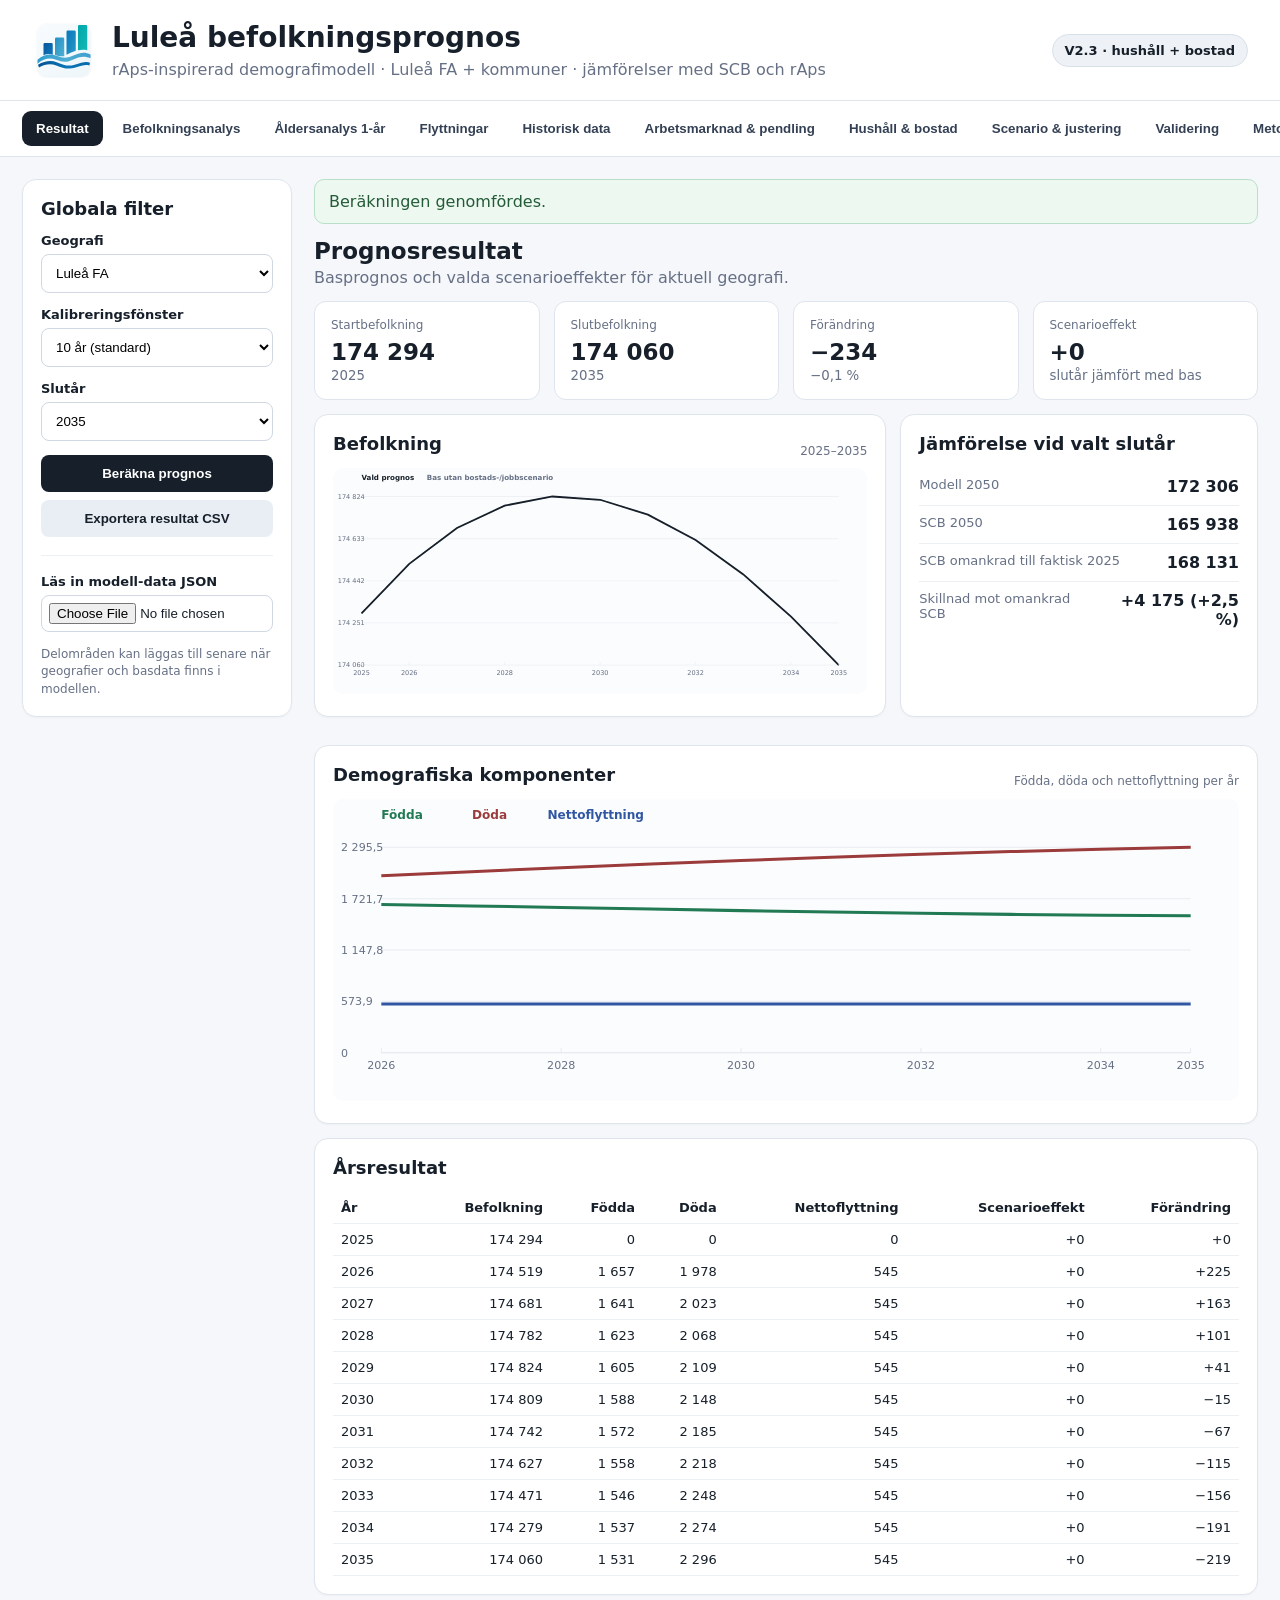
==== index.html @ 546cad89 "Add historical mortality and migration filters UI" ====
<!doctype html>
<html lang="sv">
<head>
  <meta charset="utf-8" />
  <meta name="viewport" content="width=device-width,initial-scale=1" />
  <title>Luleå rAps-inspirerad befolkningsmodell</title>
  <link rel="icon" type="image/svg+xml" href="assets/lulea-befolkningsprognos-logo.svg" />
  <link rel="shortcut icon" href="assets/lulea-befolkningsprognos-logo.svg" />
  <link rel="stylesheet" href="css/style.css" />
</head>
<body>
  <header class="topbar">
    <div class="brand">
      <img class="brandLogo" src="assets/lulea-befolkningsprognos-logo.svg" alt="" aria-hidden="true" />
      <div class="brandText">
        <h1>Luleå befolkningsprognos</h1>
        <p>rAps-inspirerad demografimodell · Luleå FA + kommuner · jämförelser med SCB och rAps</p>
      </div>
    </div>
    <span class="badge">V2.3 · hushåll + bostad</span>
  </header>

  <nav class="tabs" aria-label="Rapportsidor">
    <button class="tab active" data-page="results">Resultat</button>
    <button class="tab" data-page="analysis">Befolkningsanalys</button>
    <button class="tab" data-page="age">Åldersanalys 1-år</button>
    <button class="tab" data-page="migration">Flyttningar</button>
    <button class="tab" data-page="history">Historisk data</button>
    <button class="tab" data-page="labour">Arbetsmarknad & pendling</button>
    <button class="tab" data-page="housing">Hushåll & bostad</button>
    <button class="tab" data-page="scenario">Scenario & justering</button>
    <button class="tab" data-page="validation">Validering</button>
    <button class="tab" data-page="method">Metod & data</button>
  </nav>

  <main>
    <aside class="panel controls">
      <h2>Globala filter</h2>
      <label>Geografi
        <select id="geo"></select>
      </label>
      <label>Kalibreringsfönster
        <select id="window">
          <option value="3">3 år</option>
          <option value="6">6 år</option>
          <option value="10" selected>10 år (standard)</option>
        </select>
      </label>
      <label>Slutår
        <select id="endYear"></select>
      </label>
      <button id="runBtn">Beräkna prognos</button>
      <button id="exportBtn" class="secondary" disabled>Exportera resultat CSV</button>
      <hr />
      <label class="fileLabel">Läs in modell-data JSON
        <input id="dataFile" type="file" accept="application/json,.json" />
      </label>
      <div id="filterNote" class="miniNote">Delområden kan läggas till senare när geografier och basdata finns i modellen.</div>
    </aside>

    <section class="content">
      <div id="status" class="status"></div>

      <section class="page active" id="page-results">
        <div class="pageTitle">
          <div><h2>Prognosresultat</h2><p>Basprognos och valda scenarioeffekter för aktuell geografi.</p></div>
        </div>

        <div class="cards">
          <article class="card"><span>Startbefolkning</span><strong id="startPop">–</strong><small id="startYearLabel">–</small></article>
          <article class="card"><span>Slutbefolkning</span><strong id="endPop">–</strong><small id="endYearLabel">–</small></article>
          <article class="card"><span>Förändring</span><strong id="changePop">–</strong><small id="changePct">–</small></article>
          <article class="card"><span>Scenarioeffekt</span><strong id="scenarioKpi">–</strong><small>slutår jämfört med bas</small></article>
        </div>

        <div class="grid2">
          <article class="panel chartPanel">
            <div class="panelHead"><h2>Befolkning</h2><span id="chartCaption">–</span></div>
            <svg id="chart" viewBox="0 0 900 380" role="img" aria-label="Befolkningsprognos"></svg>
          </article>
          <article class="panel">
            <h2>Jämförelse vid valt slutår</h2>
            <div id="benchmarkCards" class="stackedMetrics"></div>
          </article>
        </div>

        <article class="panel chartPanel">
          <div class="panelHead"><h2>Demografiska komponenter</h2><span>Födda, döda och nettoflyttning per år</span></div>
          <svg id="componentsChart" viewBox="0 0 900 300" role="img" aria-label="Demografiska komponenter"></svg>
        </article>

        <article class="panel">
          <h2>Årsresultat</h2>
          <div class="tableWrap"><table id="resultsTable"><thead><tr>
            <th>År</th><th>Befolkning</th><th>Födda</th><th>Döda</th><th>Nettoflyttning</th><th>Scenarioeffekt</th><th>Förändring</th>
          </tr></thead><tbody></tbody></table></div>
        </article>
      </section>

      <section class="page" id="page-analysis">
        <div class="pageTitle">
          <div><h2>Befolkningsanalys</h2><p>Struktur, kalibreringskänslighet och lokala demografiska nivåer.</p></div>
        </div>

        <div class="grid2">
          <article class="panel">
            <h2>Kalibreringsfönster</h2>
            <p class="hint">Samma modell med 6, 10 respektive 19 års historik.</p>
            <div id="windowComparison"></div>
          </article>
          <article class="panel">
            <h2>Kommun relativt Riket</h2>
            <p class="hint">Generell åldersstandardiserad nivå. Åldersceller får därefter informationsvägd utjämning beroende på lokalt underlag.</p>
            <div id="relativeFactors"></div>
          </article>
        </div>

        <div class="grid2">
          <article class="panel">
            <h2>Åldersstruktur 2025</h2>
            <div id="ageStructure"></div>
          </article>
          <article class="panel">
            <h2>Demografisk balans</h2>
            <div id="balanceSummary"></div>
          </article>
        </div>

        <article class="panel">
          <h2>Lokal vikt och utjämning per ålderscell</h2>
          <p class="hint">Visar hur stor direkt lokal vikt som används i utvalda åldrar. 0 % innebär helt nationell åldersprofil (med generell kommunnivå), 100 % innebär fullt lokal ålderscell.</p>
          <div id="fadingExamples"></div>
        </article>
      </section>

      <section class="page" id="page-age">
        <div class="pageTitle">
          <div><h2>Åldersanalys i 1-årsklasser</h2><p>Lokal påverkan, riksprofil och informationsvägd utjämning för varje enskild ålder.</p></div>
        </div>

        <article class="panel chartPanel">
          <div class="panelHead">
            <div><h2>Fruktsamhet – lokal nivå jämfört med Riket</h2><p class="hint">Observerad lokal åldersspecifik födelsetakt jämförs med rikets nivå, per 1 000 kvinnor. Diagrammet visar den observerade lokala signalen före informationsvägd utjämning; diagrammet för lokal vikt nedan visar hur mycket av signalen som faktiskt får påverka modellen.</p></div>
          </div>
          <svg id="fertilityRateChart" viewBox="0 0 900 320" role="img" aria-label="Fruktsamhet lokalt och i Riket efter ålder"></svg>
        </article>

        <article class="panel chartPanel">
          <div class="panelHead">
            <div><h2>Fruktsamhet – lokal vikt per ålder</h2><p class="hint">Moderns ålder 15–49 år. Håll muspekaren över diagrammet för att se lokal vikt, årlig population, förväntade händelser och modellens nivå.</p></div>
          </div>
          <svg id="fertilityWeightChart" viewBox="0 0 900 320" role="img" aria-label="Lokal vikt för fruktsamhet efter ålder"></svg>
          <div class="tableWrap analysisTableWrap"><table id="fertilityAgeTable" class="miniTable"><thead><tr>
            <th>Ålder</th><th>Årlig population</th><th>Förv. födslar</th><th>Lokal vikt</th><th>Lokal/rike</th><th>Modell per 1 000 kvinnor</th>
          </tr></thead><tbody></tbody></table></div>
        </article>

        <article class="panel chartPanel">
          <div class="panelHead">
            <div><h2>Dödlighet – lokal nivå jämfört med Riket, 0–70 år</h2><p class="hint">Observerad lokal ålders- och könsspecifik dödsrisk jämförs med rikets nivå, per 1 000 personer. Egen Y-skala gör små skillnader i yngre åldrar läsbara.</p></div>
          </div>
          <svg id="mortalityRateYoungChart" viewBox="0 0 900 340" role="img" aria-label="Dödlighet lokalt och i Riket 0 till 70 år"></svg>
        </article>

        <article class="panel chartPanel">
          <div class="panelHead">
            <div><h2>Dödlighet – lokal nivå jämfört med Riket, 71–100+ år</h2><p class="hint">Äldre åldrar visas separat eftersom risknivåerna är betydligt högre och annars dominerar skalan för hela diagrammet.</p></div>
          </div>
          <svg id="mortalityRateOldChart" viewBox="0 0 900 340" role="img" aria-label="Dödlighet lokalt och i Riket 71 till 100 plus år"></svg>
        </article>

        <article class="panel chartPanel">
          <div class="panelHead">
            <div><h2>Dödlighet – lokal vikt per ålder och kön</h2><p class="hint">0–100+ år. Kvinnor och män visas separat. Håll muspekaren över diagrammet för att se cellens underlag och lokala påverkan.</p></div>
          </div>
          <svg id="mortalityWeightChart" viewBox="0 0 900 340" role="img" aria-label="Lokal vikt för dödlighet efter ålder och kön"></svg>
          <div class="tableWrap analysisTableWrap"><table id="mortalityAgeTable" class="miniTable"><thead><tr>
            <th>Ålder</th><th>Kvinnor vikt</th><th>Män vikt</th><th>Kvinnor förv. döda</th><th>Män förv. döda</th><th>Kvinnor lokal/rike</th><th>Män lokal/rike</th>
          </tr></thead><tbody></tbody></table></div>
        </article>

        <article class="panel">
          <h2>Hur ska lokal påverkan tolkas?</h2>
          <p>0 % betyder att åldersmönstret hämtas från Riket men fortfarande skalas med kommunens generella nivå. 100 % betyder att den enskilda lokala ålderscellen används fullt ut. Vikten bestäms i förväg av cellens population och informationsmängd, inte av hur väl prognosen råkar träffa ett känt utfall.</p>
        </article>
      </section>

      <section class="page" id="page-migration">
        <div class="pageTitle">
          <div><h2>Flyttningar</h2><p>Historiska flyttströmmar, lokala åldersvikter, variation och praktisk betydelse.</p></div>
        </div>

        <div class="cards">
          <article class="card"><span>Årlig inflyttning</span><strong id="migrationInflowKpi">–</strong><small>historiskt medel</small></article>
          <article class="card"><span>Årlig utflyttning</span><strong id="migrationOutflowKpi">–</strong><small>historiskt medel</small></article>
          <article class="card"><span>Årligt flyttnetto</span><strong id="migrationNetKpi">–</strong><small>historiskt medel</small></article>
          <article class="card"><span>Störst 5 %-känslighet</span><strong id="migrationImpactKpi">–</strong><small id="migrationImpactAge">–</small></article>
        </div>

        <article class="panel chartPanel">
          <div class="panelHead">
            <div><h2>Flyttströmmar efter ålder</h2><p class="hint">Historiskt årsmedel för inflyttning, utflyttning och netto. Håll muspekaren över diagrammet för att se värdet för varje ettårsålder.</p></div>
          </div>
          <svg id="migrationAgeChart" viewBox="0 0 900 340" role="img" aria-label="Flyttströmmar efter ålder"></svg>
        </article>

        <article class="panel chartPanel">
          <div class="panelHead">
            <div><h2>Variation kontra praktisk betydelse</h2><p class="hint">Historisk standardavvikelse visar variation över år. 5 %-känslighet visar hur många personer per år en ±5 % förändring i inflyttningen motsvarar.</p></div>
          </div>
          <svg id="migrationVariationChart" viewBox="0 0 900 340" role="img" aria-label="Historisk variation och känslighet i inflyttning efter ålder"></svg>
        </article>

        <article class="panel chartPanel">
          <div class="panelHead">
            <div><h2>Adaptiv åldersmjukning – diagnostik</h2><p class="hint">Rå lokal profil jämförs med en diagnostisk profil där instabila lokala avvikelser lånar styrka från Riket och närliggande åldrar. Stabilt lokala eller nationella åldersbrott kan ligga kvar skarpt. Den utjämnade profilen används ännu inte i prognosen.</p></div>
          </div>
          <svg id="migrationSmoothingChart" viewBox="0 0 900 340" role="img" aria-label="Rå och adaptivt utjämnad flyttprofil efter ålder"></svg>
          <div id="migrationSmoothingDiagnostic"></div>
        </article>

        <article class="panel">
          <h2>Vilka åldersströmmar bör följas mest?</h2>
          <div id="migrationPriority"></div>
        </article>

        <article class="panel">
          <h2>Flyttströmmar per 1-årsålder</h2>
          <p class="hint">Relativ variation kan vara hög för små flöden. Kolumnen 5 %-effekt visar därför den praktiska storleken i personer per år.</p>
          <div class="tableWrap analysisTableWrap"><table id="migrationAgeTable" class="miniTable"><thead><tr>
            <th>Ålder</th><th>Inflyttning</th><th>Utflyttning</th><th>Netto</th><th>SD inflyttning</th><th>SD netto</th><th>CV inflyttning</th><th>Andel av inflyttning</th><th>5 %-effekt</th><th>Lokal modellandel</th>
          </tr></thead><tbody></tbody></table></div>
        </article>

        <article class="panel">
          <h2>19–25 år i Luleås flyttmönster</h2>
          <div id="youngAdultMigrationDiagnostic"></div>
        </article>

        <article class="panel">
          <h2>Tre geografiska flyttben</h2>
          <div id="migrationLegDiagnostic"></div>
        </article>

        <article class="panel">
          <div class="panelHead">
            <div>
              <h2>Lokal vikt per ålder, kön och flyttben</h2>
              <p class="hint">Diagnostisk lokal retention i åldersprofilen. 100 % betyder att den råa lokala ålder/kön-cellen behålls fullt ut; lägre vikt innebär att profilen lånar mer struktur från närliggande åldrar och motsvarande riksmönster. Vikten används ännu inte i produktionsprognosens net10-baslinje.</p>
            </div>
            <div class="compactControl">
              <label for="migrationWeightGeo">Kommunprofil</label>
              <select id="migrationWeightGeo"></select>
              <span id="migrationLocalWeightWindow">–</span>
            </div>
          </div>
          <div class="grid2">
            <div>
              <h3>Inflyttning från övriga Norrbotten</h3>
              <svg id="migrationWeightCountyIn" viewBox="0 0 900 330" role="img" aria-label="Lokal vikt för inflyttning från övriga Norrbotten efter ålder och kön"></svg>
            </div>
            <div>
              <h3>Utflyttning till övriga Norrbotten</h3>
              <svg id="migrationWeightCountyOut" viewBox="0 0 900 330" role="img" aria-label="Lokal vikt för utflyttning till övriga Norrbotten efter ålder och kön"></svg>
            </div>
            <div>
              <h3>Inflyttning från övriga Sverige</h3>
              <svg id="migrationWeightRestIn" viewBox="0 0 900 330" role="img" aria-label="Lokal vikt för inflyttning från övriga Sverige efter ålder och kön"></svg>
            </div>
            <div>
              <h3>Utflyttning till övriga Sverige</h3>
              <svg id="migrationWeightRestOut" viewBox="0 0 900 330" role="img" aria-label="Lokal vikt för utflyttning till övriga Sverige efter ålder och kön"></svg>
            </div>
            <div>
              <h3>Invandring</h3>
              <svg id="migrationWeightInternationalIn" viewBox="0 0 900 330" role="img" aria-label="Lokal vikt för invandring efter ålder och kön"></svg>
            </div>
            <div>
              <h3>Utvandring</h3>
              <svg id="migrationWeightInternationalOut" viewBox="0 0 900 330" role="img" aria-label="Lokal vikt för utvandring efter ålder och kön"></svg>
            </div>
          </div>
          <div id="migrationLocalWeightNote"></div>
        </article>

        <article class="panel">
          <h2>Nuvarande modellstatus för flyttning</h2>
          <p>I produktionsbaslinjen är nettoflyttningen lokalt historiskt kalibrerad och använder ännu inte rAps fulla IMIG/UMIG-koefficientstruktur. Den här sidan visar därför framför allt vilka åldersströmmar som är stora, stabila eller historiskt varierande, så att nästa utvecklingssteg kan prioritera de flöden som faktiskt betyder mest för prognosen.</p>
        </article>
      </section>

      <section class="page" id="page-history">
        <div class="pageTitle">
          <div>
            <h2>Historisk data</h2>
            <p>Observerade årsserier som ligger bakom den lokala kalibreringen av prognosen.</p>
          </div>
        </div>

        <article class="panel">
          <h2>Så läses sidan</h2>
          <p>Diagrammen visar observerad historik för vald geografi. Den markerade kalibreringsperioden följer det globala valet <strong>3, 6 eller 10 år</strong> och slutar 2024. År 2025 är ett separat CKM-kontrollår och ingår inte i dessa historiska kalibreringsmedel.</p>
          <p class="hint">För antal händelser visas årsmedel över kalibreringsperioden. Fruktsamhetsnivån beräknas däremot exponeringsvägt över hela perioden, ålder för ålder, vilket motsvarar modellens kalibreringsprincip bättre än ett enkelt medel av årsvisa TFR-värden.</p>
        </article>

        <article class="panel">
          <h2>Detaljfilter för historik</h2>
          <p class="hint">Filtren nedan gäller bara sidan Historisk data. Standard är Totalt, vilket innebär att ingen köns- eller åldersfiltrering används. Flyttfiltret gäller endast de detaljerade flyttdiagrammen; dödlighetsfiltret gäller endast dödlighetsdiagrammet.</p>
          <div class="historyFilterGrid">
            <fieldset>
              <legend>Dödlighet</legend>
              <label>Kön
                <select id="historyMortSex">
                  <option value="ALL" selected>Totalt</option>
                  <option value="K">Kvinnor</option>
                  <option value="M">Män</option>
                </select>
              </label>
              <label>Ålder
                <select id="historyMortAge">
                  <option value="ALL" selected>Alla åldrar</option>
                </select>
              </label>
            </fieldset>
            <fieldset>
              <legend>Flyttning</legend>
              <label>Flyttben
                <select id="historyMigLeg">
                  <option value="ALL" selected>Alla flyttben</option>
                  <option value="county">Övriga Norrbotten</option>
                  <option value="rest_sweden">Övriga Sverige</option>
                  <option value="international">Utlandet</option>
                </select>
              </label>
              <label>Riktning
                <select id="historyMigDirection">
                  <option value="net" selected>Netto</option>
                  <option value="in">Inflyttning</option>
                  <option value="out">Utflyttning</option>
                </select>
              </label>
              <label>Kön
                <select id="historyMigSex">
                  <option value="ALL" selected>Totalt</option>
                  <option value="K">Kvinnor</option>
                  <option value="M">Män</option>
                </select>
              </label>
              <label>Ålder
                <select id="historyMigAge">
                  <option value="ALL" selected>Alla åldrar</option>
                </select>
              </label>
            </fieldset>
          </div>
        </article>

        <div class="cards historyCards">
          <article class="card"><span>Kalibreringsperiod</span><strong id="historyWindowKpi">–</strong><small id="historyWindowYears">–</small></article>
          <article class="card"><span>Fruktsamhetsnivå</span><strong id="historyFertilityKpi">–</strong><small>exponeringsvägd TFR</small></article>
          <article class="card"><span>Födda per år</span><strong id="historyBirthsKpi">–</strong><small>årsmedel</small></article>
          <article class="card"><span>Döda per år</span><strong id="historyDeathsKpi">–</strong><small>årsmedel</small></article>
          <article class="card"><span>Inflyttning per år</span><strong id="historyInKpi">–</strong><small>årsmedel</small></article>
          <article class="card"><span>Utflyttning per år</span><strong id="historyOutKpi">–</strong><small>årsmedel</small></article>
          <article class="card"><span>Flyttnetto per år</span><strong id="historyNetKpi">–</strong><small>årsmedel</small></article>
        </div>

        <article class="panel chartPanel historyFullChart">
          <div class="panelHead">
            <div><h2>Fruktsamhet</h2><p class="hint">Årsvis summerat åldersspecifikt fruktsamhetstal (TFR) för åldrarna 15–49. Den streckade linjen visar den exponeringsvägda nivån för vald kalibreringsperiod.</p></div>
          </div>
          <svg id="historyFertilityChart" viewBox="0 0 1200 360" role="img" aria-label="Historisk fruktsamhet"></svg>
        </article>

        <article class="panel chartPanel historyFullChart">
          <div class="panelHead">
            <div><h2>Födda och döda</h2><p class="hint">Observerat antal händelser per år. Kalibreringsmedlen visas i sammanfattningen ovan.</p></div>
          </div>
          <svg id="historyVitalChart" viewBox="0 0 1200 360" role="img" aria-label="Historiskt antal födda och döda"></svg>
        </article>

        <article class="panel chartPanel historyFullChart">
          <div class="panelHead">
            <div><h2>Dödlighet – filtrerad historik</h2><p class="hint">Visar antal döda och dödsrisk per 1 000 för vald kombination av kön och ålder. Standard Totalt använder alla kön och åldrar sammantaget.</p></div>
          </div>
          <svg id="historyMortalityDetailChart" viewBox="0 0 1200 360" role="img" aria-label="Filtrerad historisk dödlighet"></svg>
          <div id="historyMortalitySummary"></div>
        </article>

        <article class="panel chartPanel historyFullChart">
          <div class="panelHead">
            <div><h2>Inflyttning och utflyttning</h2><p class="hint">Observerade bruttoflöden per år. För FA summeras inte kommunala bruttoflöden eftersom flyttar inom FA då skulle dubbelräknas; sidan visar därför bruttoflöden endast där underlaget är metodiskt giltigt.</p></div>
          </div>
          <svg id="historyGrossMigrationChart" viewBox="0 0 1200 360" role="img" aria-label="Historisk inflyttning och utflyttning"></svg>
        </article>

        <article class="panel chartPanel historyFullChart">
          <div class="panelHead">
            <div><h2>Flyttnetto</h2><p class="hint">Observerad nettoflyttning per år. Den streckade linjen visar årsmedlet för vald kalibreringsperiod.</p></div>
          </div>
          <svg id="historyNetMigrationChart" viewBox="0 0 1200 360" role="img" aria-label="Historisk nettoflyttning"></svg>
        </article>

        <article class="panel chartPanel historyFullChart">
          <div class="panelHead">
            <div><h2>Flyttning – filtrerad historik</h2><p class="hint">Välj flyttben, riktning, kön och ålder. Standardläget visar totalt netto för alla tre geografiska flyttben. Detaljerade flyttben visas endast på kommunnivå eftersom bruttoflöden inte kan summeras metodiskt korrekt till FA.</p></div>
          </div>
          <svg id="historyMigrationDetailChart" viewBox="0 0 1200 360" role="img" aria-label="Filtrerad historisk flyttning"></svg>
          <div id="historyMigrationSummary"></div>
        </article>

        <article class="panel">
          <h2>Historiska årsdata</h2>
          <p class="hint">Rader inom aktuell kalibreringsperiod markeras. TFR är ett summerat åldersspecifikt fruktsamhetstal; dödstalet är ett enkelt observerat dödstal per 1 000 i medelfolkmängden och ska inte tolkas som åldersstandardiserad dödlighet.</p>
          <div class="tableWrap analysisTableWrap"><table id="historyTable" class="miniTable">
            <thead><tr><th>År</th><th>TFR</th><th>Födda</th><th>Döda</th><th>Döda per 1 000</th><th>Inflyttning</th><th>Utflyttning</th><th>Flyttnetto</th><th>I kalibrering</th></tr></thead>
            <tbody></tbody>
          </table></div>
        </article>
      </section>

      <section class="page" id="page-labour">
        <div class="pageTitle">
          <div><h2>Arbetsmarknad & pendling</h2><p>Jobbtillväxt och var de sysselsatta i respektive arbetsställekommun bor.</p></div>
        </div>

        <article class="panel">
          <div class="formGrid3">
            <label>Arbetsställekommun
              <select id="labourWorkplace"></select>
            </label>
            <label>Etableringsår
              <input id="labourScenarioYear" type="number" min="2026" max="2070" step="1" value="2030" />
            </label>
            <label>Scenario: nya jobb
              <input id="labourAddedJobs" type="number" min="0" step="10" value="1000" />
            </label>
            <label>Andel externa jobbinnehavare som flyttar till FA %
              <input id="labourExternalMovePct" type="number" min="0" max="100" step="1" value="25" />
            </label>
            <label>Personer per inflyttat jobb
              <input id="labourPersonsPerMover" type="number" min="0" max="10" step="0.1" value="1.5" />
            </label>
            <label>Internationell rekrytering av externa %
              <input id="labourInternationalSharePct" type="number" min="0" max="100" step="1" value="0" />
            </label>
          </div>
          <button id="labourToScenario" class="secondary">Lägg till som prognosscenario</button>
          <p class="hint">Pendlingsmatrisen används som fördelningsnyckel för var jobbinnehavare bor. Den är inte samma sak som en flyttmatris. Flyttantagandet för personer bosatta utanför FA anges separat. Internationell rekrytering är ett explicit scenarioantagande och påverkar inte baslinjens normala flyttmönster.</p>
        </article>

        <div class="cards">
          <article class="card"><span>Jobb i arbetsställekommun</span><strong id="labourJobsKpi">–</strong><small id="labourLatestYear">–</small></article>
          <article class="card"><span>Bor i samma kommun</span><strong id="labourLocalShareKpi">–</strong><small>andel av jobben</small></article>
          <article class="card"><span>Bor i övriga FA</span><strong id="labourOtherFaShareKpi">–</strong><small>andel av jobben</small></article>
          <article class="card"><span>Bor utanför FA</span><strong id="labourOutsideShareKpi">–</strong><small>andel av jobben</small></article>
        </div>

        <div class="grid2">
          <article class="panel chartPanel">
            <div class="panelHead"><div><h2>Jobbutveckling</h2><p class="hint">Sysselsatta efter arbetsställekommun, 2020–2024.</p></div></div>
            <svg id="labourJobsChart" viewBox="0 0 900 320" role="img" aria-label="Jobbutveckling efter arbetsställekommun"></svg>
          </article>
          <article class="panel">
            <h2>Var bor de som arbetar här?</h2>
            <div id="labourResidenceShares"></div>
          </article>
        </div>

        <article class="panel">
          <h2>Pendlingsmatris inom Luleå FA</h2>
          <p class="hint">Rader = bostadskommun, kolumner = arbetsställekommun. Tabellen visar antal sysselsatta senaste året. Gruppen Utanför FA samlar övriga bostadskommuner.</p>
          <div class="tableWrap"><table id="commutingMatrix" class="miniTable"></table></div>
        </article>

        <article class="panel">
          <h2>Jobbscenario – fördelning efter dagens pendlingsmönster</h2>
          <p class="hint">Visar hur exempelvis 1 000 nya jobb i Luleå skulle fördelas mellan boende i Luleå, övriga FA-kommuner och utanför FA om dagens bostadsandelar bland arbetstagare består.</p>
          <div id="labourScenarioAllocation"></div>
        </article>

        <article class="panel chartPanel">
          <div class="panelHead">
            <div>
              <h2>Åldersprofiler för arbetsplats- och inflyttningsscenarier</h2>
              <p class="hint">Jämför fyra alternativa sätt att fördela en möjlig inflyttning på 1-årsåldrar. Y-axeln visar varje ålders andel av respektive profils total, i procent. Profilerna är scenario- och jämförelseunderlag – de visar inte att en observerad flytt faktiskt orsakades av ett jobb.</p>
            </div>
          </div>
          <div class="profileLegend" aria-label="Förklaring av serier">
            <div><span class="profileSwatch lineInflow"></span><strong>Arbetstagare (hybrid)</strong><small>SCB:s ålders- och könsstruktur bland sysselsatta vid arbetsstället, fördelad till 1-årsåldrar med det lokala observerade inflyttningsmönstret.</small></div>
            <div><span class="profileSwatch lineSensitivity"></span><strong>Medföljande hushåll (proxy)</strong><small>En förenklad proxy baserad på observerad inflyttning i åldrarna 0–17 och 25–64. Åldrarna 18–24 är uteslutna för att minska påverkan från studentrelaterad inflyttning.</small></div>
            <div><span class="profileSwatch lineMen"></span><strong>Observerad inflyttning 0–64</strong><small>Den historiskt observerade kommunala inflyttningen, begränsad till åldrarna 0–64. Detta är en jämförelseprofil, inte ett mått på jobbrelaterad flyttning.</small></div>
            <div><span class="profileSwatch lineVariation"></span><strong>Observerad inflyttning, alla åldrar</strong><small>Hela den observerade kommunala inflyttningens åldersfördelning, inklusive 65 år och äldre.</small></div>
          </div>
          <svg id="labourAgeProfileChart" viewBox="0 0 900 330" role="img" aria-label="Åldersprofiler för arbetsplats- och inflyttningsscenarier"></svg>
          <p class="hint profileNote"><strong>Hybrid</strong> betyder att två datakällor kombineras. <strong>Proxy</strong> betyder att profilen används som en förenklad ersättningsindikator när direkt statistik över medföljande hushåll saknas. Håll muspekaren över diagrammet för exakt andel vid varje ålder.</p>
          <div id="labourWorkerAgeGroups"></div>
        </article>

        <article class="panel">
          <h2>Potentiell befolkningseffekt</h2>
          <p>Här översätts ett arbetsplatsscenario stegvis från <strong>nya jobb</strong> till en möjlig <strong>befolkningsökning i FA-regionen</strong>. Beräkningen använder dagens observerade pendlingsmönster som fördelningsnyckel, men själva flyttbenägenheten och antalet personer per inflyttat jobb är scenarioantaganden.</p>
          <p class="hint">Måtten ska därför läsas som en konsekvensberäkning: ”om så här många nya jobb skapas, om dagens pendlingsandelar består och om en viss andel av de externa arbetstagarna flyttar hit – hur många nya invånare motsvarar det då?” Det är inte en prognos över hur många som faktiskt kommer att flytta.</p>
          <div id="labourPopulationEffect"></div>
        </article>
      </section>

      <section class="page" id="page-housing">
        <div class="pageTitle">
          <div><h2>Hushåll & bostadsefterfrågan</h2><p>Observerad hushållsbildning, boendetäthet och en indikativ jämförelse mellan nya hushåll och bostadstillskott.</p></div>
        </div>

        <div class="cards">
          <article class="card"><span>Hushåll</span><strong id="householdsKpi">–</strong><small id="householdsYear">–</small></article>
          <article class="card"><span>Personer/hushåll</span><strong id="householdSizeKpi">–</strong><small>observerat</small></article>
          <article class="card"><span>Bostadsbestånd</span><strong id="housingStockKpi">–</strong><small id="housingStockYear">–</small></article>
          <article class="card"><span>Balansförändring slutår</span><strong id="housingBalanceKpi">–</strong><small>planerat tillskott − ny efterfrågan</small></article>
        </div>

        <article class="panel">
          <div class="formGrid3">
            <label>Hushållsstorlek i framskrivning
              <select id="householdProjectionMode">
                <option value="trend" selected>Senaste 5 årens trend (standard)</option>
                <option value="constant">Konstant senaste nivå</option>
                <option value="manual">Manuell nivå</option>
              </select>
            </label>
            <label>Manuellt personer/hushåll
              <input id="householdManualSize" type="number" min="1" max="5" step="0.01" value="2.1" />
            </label>
            <label>Önskad reserv/vakans %
              <input id="housingReservePct" type="number" min="0" max="20" step="0.5" value="1" />
            </label>
          </div>
          <p class="hint">Standardläget använder den validerade femårstrenden för personer per hushåll. Konstant nivå och manuell nivå finns kvar som känslighetsalternativ. Balansen är en efterfrågeindikator, inte ett mått på faktisk bostadsbrist.</p>
        </article>

        <div class="grid2">
          <article class="panel chartPanel">
            <div class="panelHead"><div><h2>Hushållsutveckling</h2><p class="hint">Historiska hushåll och modellens implicita hushållsframskrivning.</p></div></div>
            <svg id="householdTrendChart" viewBox="0 0 900 330" role="img" aria-label="Hushållsutveckling"></svg>
          </article>
          <article class="panel chartPanel">
            <div class="panelHead"><div><h2>Ny bostadsefterfrågan mot planerat tillskott</h2><p class="hint">Båda serierna visas som förändring från basåret.</p></div></div>
            <svg id="housingDemandChart" viewBox="0 0 900 330" role="img" aria-label="Ny hushållsefterfrågan och bostadstillskott"></svg>
          </article>
        </div>

        <article class="panel">
          <h2>Boverket-inspirerad byggbehovsöversikt</h2>
          <p class="hint">Visar vilka delar av Boverkets metod som redan finns i modellen och vilka som ännu är externa jämförelser och utvecklingssteg.</p>
          <div id="boverketHousingMethod"></div>
        </article>

        <article class="panel">
          <h2>Boverkets åtta mått på behovsbaserad bostadsbrist</h2>
          <p class="hint">Detta är ett separat behovsperspektiv från byggbehovsberäkningen. Måtten beskriver hushållens boendesituation och bör inte summeras till ett enda bostadsbristtal.</p>
          <div id="boverketNeedMeasures"></div>
        </article>

        <article class="panel">
          <h2>SCB-standard: personer per bostad</h2>
          <p class="hint">2024 används som automatisk scenariostandard. Flerbostadshus kan skiljas efter upplåtelseform och antal rum; småhus använder upplåtelseform. Riket används endast som reservvärde om kommunvärde saknas.</p>
          <div id="occupancyDefaultsTable"></div>
        </article>

        <div class="grid2">
          <article class="panel">
            <h2>Hushållstyper 2024</h2>
            <div id="householdComposition"></div>
          </article>
          <article class="panel">
            <h2>Bostadsbestånd</h2>
            <div id="housingStockTable"></div>
          </article>
        </div>
      </section>

      <section class="page" id="page-scenario">
        <div class="pageTitle">
          <div><h2>Scenario & justering</h2><p>Ändra demografiska antaganden, bostadsbyggande och arbetsplatsetableringar.</p></div>
        </div>

        <article class="panel">
          <h2>Generella demografiska justeringar</h2>
          <div class="formGrid3">
            <label>Nationell fruktsamhetsbana
              <select id="fertilityScenario">
                <option value="raps2024">rAps/SCB 2024 (bas)</option>
              </select>
            </label>
            <label>Fruktsamhet, multiplikator
              <input id="fertMult" type="number" min="0" max="3" step="0.01" value="1" />
            </label>
            <label>Dödlighet, multiplikator
              <input id="mortMult" type="number" min="0" max="3" step="0.01" value="1" />
            </label>
            <label>Nettoflyttning, kalibreringsfönster
              <select id="migrationWindow">
                <option value="">Automatiskt (globalt 3/6/10)</option>
                <option value="2">2 år</option>
                <option value="3">3 år</option>
                <option value="4">4 år</option>
                <option value="6">6 år</option>
                <option value="10">10 år</option>
              </select>
            </label>
            <label>Nettoflyttning, multiplikator
              <input id="migMult" type="number" min="-3" max="3" step="0.01" value="1" />
            </label>
          </div>
          <p class="hint">rAps/SCB 2024 är bas. SCB 2026 byter endast den nationella fruktsamhetsbanan. Nettoflyttningens fönster kan ändras separat från fruktsamhet/dödlighet för en ren migrationskänslighet. Multiplikatorerna är separata känslighetsjusteringar och ska inte användas för att trimma modellen mot historiska testutfall.</p>
        </article>

        <article class="panel">
          <div class="panelHead">
            <div><h2>Bostadsscenarier</h2><p class="hint">Typ, upplåtelseform och storlek sparas redan nu för senare empiriska hushållsantaganden.</p></div>
            <button id="addHousing" class="secondary compact">+ Bostadsrad</button>
          </div>
          <div class="tableWrap"><table id="housingTable"><thead><tr>
            <th>Aktiv</th><th>År</th><th>Kommun</th><th>Typ</th><th>Upplåtelse</th><th>Storlek</th><th>Antal</th><th>Färdig %</th><th>Beläggning %</th><th>Pers/bostad läge</th><th>Personer/bostad</th><th>Nya till FA %</th><th>Intern flytt %</th><th>Infasning</th><th></th>
          </tr></thead><tbody></tbody></table></div>
        </article>

        <article class="panel">
          <div class="panelHead">
            <div><h2>Arbetsplatsetableringar</h2><p class="hint">Osäkerheten kan uttryckas med realiseringsgrad och inflyttningsandel.</p></div>
            <button id="addWorkplace" class="secondary compact">+ Arbetsplatsrad</button>
          </div>
          <div class="tableWrap"><table id="workplaceTable"><thead><tr>
            <th>Aktiv</th><th>År</th><th>Kommun</th><th>Planerade jobb</th><th>Fördelning</th><th>Åldersprofil</th><th>Realiseras %</th><th>Utanför FA → flyttar %</th><th>Personer/inflyttat jobb</th><th>Ytterligare jobb per direkt jobb</th><th>Internationell rekrytering av externa %</th><th>Värdkommun % (manuell)</th><th>Övriga FA-pendlare → flyttar %</th><th>Infasning</th><th></th>
          </tr></thead><tbody></tbody></table></div>
          <div id="workplaceScenarioPreview" class="scenarioPreviewList"></div>
          <p class="hint">Med observerad pendling fördelas jobben först efter dagens bostadskommuner. Endast en separat vald andel av jobben som tas av personer utanför FA ger ny inflyttning. Den externa jobbdrivna inflyttningen kan delas mellan övriga Sverige och internationell rekrytering. Detta är ett scenario ovanpå baslinjen, inte en kalibrering av normalflyttningen. Spridningseffekten anger ytterligare jobb i övriga samhället per realiserat direkt industrijobb; 1,5 innebär exempelvis 1 500 ytterligare jobb per 1 000 direkta jobb. Dessa jobb behandlas med samma explicita pendlings-, flytt- och hushållsantaganden som den direkta arbetskraftseffekten. Standardprofilen skiljer på själva arbetstagaren och medföljande hushållsmedlemmar. Flytt mellan FA-kommuner påverkar bara kommunfördelningen, inte FA-totalen.</p>
        </article>

        <article class="panel">
          <h2>Scenariokontroll</h2>
          <label class="inlineLabel">Överlapp bostad + jobb, avdrag %
            <input id="overlapPct" type="number" min="0" max="100" step="1" value="25" />
          </label>
          <p class="hint">Avdraget minskar risken att samma hushåll räknas både som jobbdriven och bostadsdriven inflyttning.</p>
        </article>
      </section>

      <section class="page" id="page-validation">
        <div class="pageTitle">
          <div><h2>Validering</h2><p>Historiskt utvecklingstest och extern jämförelse mot SCB:s regionala framskrivning.</p></div>
        </div>

        <div class="cards validationCards">
          <article class="card"><span>Historiskt test, MAPE</span><strong id="backtestMape">–</strong><small>2022–2024</small></article>
          <article class="card"><span>Fel 2024</span><strong id="backtest2024">–</strong><small>befolkning</small></article>
          <article class="card"><span>SCB-avvikelse 2050</span><strong id="scbDiff2050">–</strong><small>omankrad bana</small></article>
          <article class="card"><span>FA-konsistens</span><strong id="faConsistency">–</strong><small>basår</small></article>
        </div>

        <div class="grid2">
          <article class="panel">
            <h2>Historiskt utvecklingstest 2022–2024</h2>
            <div id="backtestTable"></div>
          </article>
          <article class="panel">
            <h2>SCB-jämförelse</h2>
            <div id="scbBenchmarkTable"></div>
          </article>
        </div>

        <article class="panel chartPanel">
          <div class="panelHead">
            <div><h2>Historiskt utvecklingstest 2024 per ettårsålder</h2><p class="hint">Skillnad mellan prognos och faktiskt utfall i antal personer. Tabellen visar även procentfelet så absolut och relativ avvikelse kan bedömas tillsammans.</p></div>
          </div>
          <svg id="backtestAgeErrorChart" viewBox="0 0 900 340" role="img" aria-label="Fel i historiskt test per ålder"></svg>
          <div id="backtestAgeErrorTable"></div>
        </article>

        <article class="panel chartPanel">
          <div class="panelHead">
            <div><h2>Flerårsdiagnostik per 1-årsålder</h2><p class="hint">Procentfel per ålder för samtliga tillgängliga historiska testår. Syftet är att skilja systematiska åldersfel från enstaka årsavvikelser.</p></div>
          </div>
          <svg id="backtestAgeMultiYearChart" viewBox="0 0 900 340" role="img" aria-label="Procentfel per ålder och backtestår"></svg>
          <div id="backtestAgeMultiYearTable"></div>
        </article>

        <div class="grid2">
          <article class="panel">
            <h2>Kohortdiagnostik</h2>
            <p class="hint">Följer samma födelsekohort genom de historiska teståren. Tabellen prioriterar kohorter där felet växer över tid.</p>
            <div id="backtestCohortTable"></div>
          </article>
          <article class="panel">
            <h2>Flyttfel per ben och ålder</h2>
            <p class="hint">Luleå: out-of-sample jämförelse mot observerad in-, ut- och nettoflyttning för Övriga Norrbotten, Övriga Sverige och Utlandet. Visar åldern med störst absolut befolkningsfel 2024.</p>
            <div id="backtestMigrationLegAgeTable"></div>
          </article>
        </div>

        <article class="panel">
          <h2>Informationsvägd utjämning – 0 %, nuvarande och 100 % lokal åldersvikt</h2>
          <p class="hint">Diagnostik med rullande prognosursprung som isolerar själva ålderscellsvikten. 0 % behåller den generella kommunfaktorn men ingen lokal ettårsåldersavvikelse; 100 % använder den lokala ettårsåldersfaktorn fullt ut inom samma fasta faktorgränser.</p>
          <div id="ageCellWeightValidation"></div>
        </article>

        <article class="panel">
          <h2>Alternativa utjämningsmetoder</h2>
          <p class="hint">Diagnostisk jämförelse med rullande prognosursprung. Empirical Bayes testas för fruktsamhet och dödlighet. För fruktsamhet testas även penaliserad åldersutjämning med tre fasta utjämningsstyrkor. Produktionsbaslinjen ändras inte av denna tabell.</p>
          <div id="localizationMethodValidation"></div>
        </article>

        <article class="panel">
          <h2>Valideringsprincip</h2>
          <p>Historiska tester och externa jämförelser används för att bedöma modellen, inte för att i efterhand ändra antaganden så att historiska utfall passas bättre. Parametrar för informationsvägd utjämning och metodval ska vara dokumenterade och fastställda före utvärderingen.</p>
        </article>
      </section>

      <section class="page" id="page-method">
        <div class="pageTitle">
          <div><h2>Metod & data</h2><p>Datakällor, rAps-anpassning och modellstatus.</p></div>
        </div>

        <div class="grid2">
          <article class="panel">
            <h2>Prognosen i korthet</h2>
            <p>Modellen är en kohort-komponentmodell i ettårsåldrar och kön. Startpunkten är faktisk folkmängd den 31 december 2025. För varje prognosår flyttas varje kohort ett år framåt, därefter beräknas födslar, dödsfall och nettoflyttning. Resultatet blir nästa års befolkning efter ålder och kön.</p>
            <p>Den publicerade produktionsbaslinjen kombinerar <strong>nationella framtidsprofiler från SCB/Raps</strong> med <strong>lokalt observerade relativa nivåer</strong>. Lokala åldersceller med litet statistiskt underlag får mindre direkt påverkan genom en fördefinierad informationsvägd utjämning mot riksprofilen.</p>
            <p>För Luleå FA körs ingen separat sjätte prognos. FA-resultatet är varje år exakt summan av prognoserna för Luleå, Boden, Piteå, Älvsbyn och Kalix.</p>
          </article>
          <article class="panel">
            <h2>Datastatus</h2>
            <div id="dataStatus"></div>
          </article>
        </div>

        <article class="panel">
          <h2>1. Startbefolkning och geografier</h2>
          <p><strong>Basår:</strong> 2025. Startbeståndet är folkmängden den 31 december uppdelad på kommun, kön och ettårsålder 0–100+, där 100 är en öppen slutklass.</p>
          <p>SCB:s Cell Key Method, CKM, innebär ett metodbrott från 2025. Därför används 2025 som startbestånd och diagnostik, medan huvudkalibreringen av lokala demografiska mönster avslutas 2024. På så sätt blandas inte pre-CKM-serier mekaniskt med den nya sekretessmetoden.</p>
          <p>Kommunerna prognostiseras var för sig. Luleå FA byggs därefter additivt från medlemskommunerna. Detta säkerställer att FA-totalen alltid är förenlig med kommunresultaten och att intern flyttning mellan FA-kommuner inte skapar konstgjord tillväxt på FA-nivå.</p>
        </article>

        <article class="panel">
          <h2>2. Årscykeln i prognosmotorn</h2>
          <p>För varje prognosår genomförs beräkningen i följande ordning:</p>
          <ol>
            <li><strong>Åldring:</strong> befolkningen vid föregående 31 december flyttas ett år framåt. Exempel: 24-åringar blir prognosårets 25-åringar. Personer i 100+-klassen stannar i den öppna slutklassen.</li>
            <li><strong>Födslar:</strong> antal kvinnor 15–49 år i prognosårets ålder multipliceras med åldersspecifik fruktsamhet. Födslar summeras över mödrarnas ålder.</li>
            <li><strong>Könsfördelning vid födsel:</strong> de nyfödda delas på pojkar och flickor med modellens dokumenterade könskvot och läggs till ålder 0.</li>
            <li><strong>Dödlighet:</strong> ålders- och könsspecifik dödsrisk appliceras på hela prognosårets population, inklusive nyfödda. Det gör att dödsfall i ålder 0 kan inträffa under födelseåret.</li>
            <li><strong>Migration:</strong> produktionsbaslinjen lägger därefter till eller drar ifrån kalibrerad nettoflyttning per kön och ettårsålder.</li>
            <li><strong>Scenarioeffekter:</strong> eventuella bostads- och arbetsplatsscenarier läggs ovanpå baslinjen. Jobbrelaterad extern inflyttning kan fördelas med en separat ålder/kön-profil.</li>
            <li><strong>Nytt årsslut:</strong> summan efter dessa steg blir befolkningen vid slutet av prognosåret och startpunkt för nästa års iteration.</li>
          </ol>
          <p class="hint">Detta är den produktionsaktiva event-age-aligned timingen. Äldre V1-timing används endast som historisk valideringsreferens.</p>
        </article>

        <div class="grid2">
          <article class="panel">
            <h2>3. Fruktsamhet</h2>
            <p>Fruktsamheten beräknas för moderns ålder 15–49 år. Rikets åldersspecifika fruktsamhetsprofil är utgångspunkt. Den lokaliseras sedan till kommunen/FA med två nivåer:</p>
            <ol>
              <li><strong>Generell lokal nivå:</strong> observerade födslar divideras med det antal födslar som skulle ha förväntats om kommunen haft rikets åldersspecifika fruktsamhet. Kvoten anger kommunens övergripande relativa nivå.</li>
              <li><strong>Lokal ålderscell:</strong> för varje modersålder beräknas även lokal födelsetakt relativt rikets motsvarande ålder. Denna åldersspecifika avvikelse får bara fullt genomslag när cellen har tillräckligt statistiskt stöd.</li>
            </ol>
            <p>Förenklat är modellens åldersspecifika nivå:</p>
            <p><code>modellnivå = (1 − w) × riksnivå × kommunfaktor + w × lokal åldersnivå</code></p>
            <p>där <code>w</code> är den lokala vikten i den informationsvägda utjämningen.</p>
            <p>Baslinjen använder SCB/Raps 2024:s nationella framtidsprofil. SCB 2026 finns som separat <strong>känslighetsbana endast för fruktsamhet</strong> och ändrar inte modellens dödlighet eller migration.</p>
          </article>

          <article class="panel">
            <h2>4. Dödlighet</h2>
            <p>Dödlighet modelleras separat för kvinnor och män i varje ettårsålder 0–100+. Rikets observerade/antagna ålders- och könsspecifika dödlighetsmönster utgör grundprofil.</p>
            <p>För varje geografi beräknas först en åldersstandardiserad generell lokal nivå som <strong>observerade dödsfall / förväntade dödsfall vid rikets risker</strong>. Därefter mäts varje lokal ålder/kön-cell mot rikets motsvarande cell.</p>
            <p>Lokala cellrisker blandas med den nationella profilen enligt samma princip för informationsvägd utjämning som för fruktsamheten. En kraftig lokal avvikelse i en liten cell behöver därför inte få stor effekt i prognosen.</p>
            <p>Internt hanteras dödligheten som hazard och omvandlas till sannolikhet med:</p>
            <p><code>q = 1 − exp(−hazard)</code></p>
            <p>Det säkerställer en giltig risk mellan 0 och 1 även när flera riskkomponenter skulle summeras.</p>
          </article>
        </div>

        <article class="panel">
          <h2>5. Informationsvägd utjämning – när används lokal information?</h2>
          <p>Informationsvägd utjämning är den nuvarande produktionsmetoden för att begränsa påverkan från små lokala åldersceller. Med en <strong>cell</strong> menas här en specifik kombination av exempelvis geografi, kön, ålder och år, till exempel kvinnor 32 år i Luleå under ett visst år. När få personer eller få händelser ingår i en sådan cell kan den beräknade lokala nivån variera kraftigt mellan år av slumpmässiga skäl.</p>
          <p>Metoden kombinerar kommunens generella relativa nivå med rikets åldersprofil och låter den enskilda lokala ålderscellen få större vikt när det statistiska underlaget är starkare.</p>
          <p>Den lokala vikten bestäms av två informationsmått som är definierade <strong>före validering</strong>:</p>
          <ul>
            <li><strong>Genomsnittlig årlig population i cellen:</strong> 0 % lokal vikt vid högst 20 personer och 100 % vid minst 100 personer, med mjuk övergång däremellan.</li>
            <li><strong>Förväntat antal händelser:</strong> 0 % vid högst 1 förväntad händelse och 100 % vid minst 20, även här med mjuk övergång.</li>
          </ul>
          <p>Den slutliga lokala vikten är produkten av de två signalerna. Den beror alltså på informationsmängden, <strong>inte på om den lokala observationen råkar förbättra ett redan känt prognosutfall</strong>.</p>
          <p>0 % lokal vikt betyder inte att kommunen behandlas exakt som Riket: rikets åldersprofil skalas fortfarande med kommunens generella relativa nivå. 100 % betyder att den lokala ålderscellen används fullt ut inom modellens skyddade faktorgränser.</p>
          <p><strong>Valideringsresultat:</strong> ett separat test med rullande prognosursprung jämför 0 % lokal åldersvikt, nuvarande informationsvägning och 100 % lokal åldersvikt. För Luleå kommun gav 0 % lokal åldersvikt lägst MAE i fem av sex jämförelser för fruktsamhet/dödlighet och 3/6/10-årsfönster; för 3-årig fruktsamhet var 100 % lokal vikt marginellt bäst. För Luleå FA var 100 % lokal vikt bäst för fruktsamhet i samtliga tre fönster, medan 0 % var bäst för dödlighet i samtliga tre. Nuvarande informationsvägning var alltså inte bäst i någon av dessa tolv huvudjämförelser.</p>
          <p>Separata alternativ har därefter testats. En kubisk utjämningsspline för fruktsamhet och en WLS-modell för dödlighet har nått mognadsgrad 3, men ännu inte den nivå-4-kontroll som krävs för att ersätta produktionsmetoden. Informationsvägningen ligger därför kvar oförändrad tills någon alternativ metod passerar sin förhandslåsta nivå-4-grind.</p>
          <p class="hint">Resultatet betyder inte att informationsvägningen är ogiltig: den är utfallsoberoende, monoton och stabil. Trevägstestet visar däremot att den nuvarande viktfunktionen inte är empiriskt visad som prognosmässigt optimal. Därför ska trösklarna inte efterjusteras mot redan kända utfall.</p>
        </article>

        <article class="panel">
          <h2>6. Migration i produktionsbaslinjen</h2>
          <p>Den aktiva baslinjen använder <strong>exogen nettoflyttning per kön och ettårsålder</strong>. Nettoflyttningen är historiskt kalibrerad och läggs till efter dödligheten varje prognosår.</p>
          <p>Produktionsstandard är ett <strong>10-årigt migrationsfönster</strong>. För känslighetsanalys kan 2, 3, 4, 6 och 10 år användas separat från fruktsamhetens och dödlighetens 3/6/10-årsfönster.</p>
          <p>Modellen innehåller även underlag för bruttoinflyttning, utflyttningsrisk och tre geografiska flyttben:</p>
          <ul>
            <li>övriga Norrbotten,</li>
            <li>övriga Sverige,</li>
            <li>utlandet.</li>
          </ul>
          <p>Dessa har utvecklats och validerats som alternativa kandidater men är <strong>inte aktiva i produktionsbaslinjen</strong>. Det gäller bland annat adaptiv tidsviktning mot senare år, åldersutjämning, en riskbaserad migrationsmodell med regionala in-/utflyttningsrisker och nationell invandringsnivå enligt principer från SCB:s regionala framskrivningsmetodik samt en födelsestatusuppdelad riskbaserad migrationsmodell för svensk- och utrikes födda. Kandidaterna ligger kvar som dokumenterad diagnostik så att underkända idéer inte omedvetet återinförs.</p>
          <p>På FA-nivå redovisas nettoflyttning genom summering av kommunernas netto. Kommunala bruttoflöden summeras däremot inte som FA-bruttoflöden eftersom flyttar mellan medlemskommunerna då skulle dubbelräknas.</p>
        </article>

        <div class="grid2">
          <article class="panel">
            <h2>7. Kalibreringsfönster</h2>
            <p>Fruktsamhet och dödlighet använder huvudfönstren <strong>3, 6 och 10 år</strong>. Tio år är standard eftersom längre serier normalt ger stabilare lokal nivå, medan kortare fönster finns för känslighetsanalys.</p>
            <p>Migration tillåter dessutom <strong>2 och 4 år</strong> eftersom flyttmönster kan förändras snabbare än födelse- och dödsrisker. Kalibreringsfönsterval utvärderas med test med rullande prognosursprung, inte genom att välja det kalibreringsfönster som bäst passar hela den redan observerade perioden.</p>
          </article>

          <article class="panel">
            <h2>8. Exponering och åldersdefinitioner</h2>
            <p>Händelsetal använder SCB:s medelfolkmängd som exponering. Dödlighet och migrationsrisk använder ålder vid årets slut/födelseårslogik, medan fruktsamhet använder moderns ålder vid själva födelsehändelsen.</p>
            <p>Det är därför kohorterna åldras innan prognosårets fruktsamhet och dödlighet appliceras. Folkmängden den 31 december används däremot som start- och slutbestånd.</p>
          </article>
        </div>

        <article class="panel">
          <h2>9. Data i prognosen och SCB:s publiceringar</h2>
          <p>Basprognosen bygger på årsstatistik från SCB. Tabellen nedan visar de viktigaste aktuella dataunderlagen, vilken version som används och när den statistiken publicerades. Publiceringsdatumen har kontrollerats mot SCB:s Statistikdatabas och publiceringskalender den <strong>4 oktober 2026</strong>.</p>
          <div class="tableWrap"><table class="miniTable">
            <thead><tr><th>Underlag</th><th>Användning i modellen</th><th>Aktuell statistik</th><th>Publicerad/uppdaterad</th><th>Publiceringsrytm</th></tr></thead>
            <tbody>
              <tr>
                <td>Folkmängd 31 december</td>
                <td>Startbefolkning efter kommun, kön och ettårsålder</td>
                <td>2025, bl.a. TAB5557</td>
                <td>24 februari 2026</td>
                <td>Årlig slutlig årsstatistik</td>
              </tr>
              <tr>
                <td>Medelfolkmängd</td>
                <td>Exponering för fruktsamhets-, dödlighets- och flyttrisker</td>
                <td>2025, TAB6758/TAB6759</td>
                <td>24 februari 2026</td>
                <td>Årlig</td>
              </tr>
              <tr>
                <td>Födda</td>
                <td>Lokal fruktsamhetsprofil efter moderns ålder</td>
                <td>2025, TAB6401</td>
                <td>24 februari 2026</td>
                <td>Årlig</td>
              </tr>
              <tr>
                <td>Döda</td>
                <td>Lokal dödlighetsprofil efter kön och ettårsålder</td>
                <td>2025, TAB6756</td>
                <td>24 februari 2026</td>
                <td>Årlig</td>
              </tr>
              <tr>
                <td>Flyttningar</td>
                <td>Netto-, in- och utflyttning efter kön och ettårsålder</td>
                <td>2025, TAB6640</td>
                <td>24 februari 2026</td>
                <td>Årlig</td>
              </tr>
              <tr>
                <td>Flyttben: eget län, övriga Sverige och utlandet</td>
                <td>Komponentdiagnostik och validering av de sex flyttbenen</td>
                <td>2025, TAB6657</td>
                <td>24 mars 2026</td>
                <td>Årlig, mer detaljerad tabell</td>
              </tr>
              <tr>
                <td>Nationella framtidsantaganden</td>
                <td>Produktionsbaslinjen använder SCB 2024/rAps-referensen för framtida fruktsamhet och dödlighet</td>
                <td>Sveriges framtida befolkning 2024–2070</td>
                <td>25 april 2024</td>
                <td>Nationell framskrivning publiceras årligen; fördjupad översyn vart tredje år</td>
              </tr>
              <tr>
                <td>SCB 2026-framskrivning</td>
                <td>Känslighetsbana för fruktsamhet och jämförelse; ersätter inte automatiskt baslinjen</td>
                <td>Sveriges framtida befolkning 2026–2070</td>
                <td>16 april 2026</td>
                <td>Årlig; nästa fördjupade nationella översyn planeras 2027</td>
              </tr>
            </tbody>
          </table></div>
          <p><strong>När kommer nästa års data?</strong> SCB publicerar ny statistik på helgfria vardagar normalt klockan 08.00. Den slutliga årsstatistiken för befolkning, födda, döda och huvudtabeller för flyttningar kommer normalt under början av året efter referensåret. Exakta publiceringsdatum för motsvarande slutliga 2026-tabeller var ännu inte angivna i den ettåriga SCB-kalendern när denna sida kontrollerades den 4 oktober 2026. Modellen bör därför uppdateras först när de tabeller som krävs för ett komplett nytt basår finns publicerade, inte utifrån preliminär månadsstatistik.</p>
          <p class="hint">SCB publicerar även preliminär månads-, kvartals- och halvårsstatistik under året. Den kan användas för omvärldsbevakning men ersätter inte automatiskt modellens slutliga årsunderlag. Bostads-, hushålls- och arbetsmarknadsdata används som analys- och scenarioingångar och är separerade från den demografiska baslinjen.</p>
          <ul>
            <li><a href="https://www.scb.se/hitta-statistik/publiceringskalendern/" target="_blank" rel="noopener">SCB:s publiceringskalender</a></li>
            <li><a href="https://www.scb.se/hitta-statistik/statistik-efter-amne/befolkning-och-levnadsforhallanden/befolkningens-sammansattning-och-utveckling/befolkningsstatistik/" target="_blank" rel="noopener">SCB: Befolkningsstatistik</a></li>
            <li><a href="https://www.scb.se/be0401" target="_blank" rel="noopener">SCB: Befolkningsframskrivningar</a></li>
          </ul>
        </article>

        <article class="panel">
          <h2>10. Bostads- och arbetsplatsscenarier</h2>
          <p>Scenarier är separata från den demografiska baslinjen. De ska tolkas som <strong>”vad händer om?”</strong>, inte som modellens mest sannolika antaganden.</p>
          <p><strong>Bostadsscenario:</strong> antal bostäder kombineras med färdigställandegrad, beläggning, personer per bostad, extern inflyttningsandel, intern omflyttning och infasning. Personer per bostad kan hämtas automatiskt från SCB eller anges manuellt.</p>
          <p><strong>Arbetsplatsscenario:</strong> nya jobb kan fördelas med observerad pendling. Endast den valda andel jobb som leder till extern inflyttning ökar FA:s befolkning. Flytt inom FA omfördelar kommunbefolkningen men är noll på FA-totalen.</p>
          <p>Standardprofilen för jobbdriven extern inflyttning skiljer på jobbinnehavare och medföljande hushåll. Ett explicit överlappsavdrag kan användas för att minska risken att samma hushåll räknas både via bostads- och jobbscenario.</p>
        </article>

        <article class="panel">
          <h2>11. Hushåll och bostadsefterfrågan</h2>
          <p>Hushållsdelen är analysstöd och påverkar inte den demografiska basprognosen. Prognostiserad befolkning omvandlas till ett indikativt antal hushåll med vald utveckling av personer per hushåll. Detta jämförs med bostadsbestånd och scenario för nya bostäder.</p>
          <p>Resultatet är ett behovs-/balansmått, inte en direkt skattning av faktisk bostadsbrist. Modellen innehåller ännu inte full marknadsmodellering av exempelvis priser, vakanser, rivningar, fritidsbostäder eller hushållens betalningsförmåga.</p>
        </article>

        <article class="panel">
          <h2>12. Validering och skydd mot överanpassning</h2>
          <p>Metodval och parametrar ska låsas innan en orörd kontrollperiod används. Historiska utfall används sedan för att utvärdera modellen, inte för att efterhandsjustera samma kandidat tills resultatet blir bättre.</p>
          <ul>
            <li><strong>Historiskt utvecklingstest 2022–2024:</strong> använder bara information som var tillgänglig före prognosperioden.</li>
            <li><strong>Rullande prognosursprung:</strong> flera historiska startår med då tillgänglig lokal information och motsvarande SCB-vintage.</li>
            <li><strong>Extern regional kontroll:</strong> samma metod testas på fördefinierade referensregioner utan regionspecifik omtrimning.</li>
            <li><strong>SCB-jämförelse:</strong> modellen jämförs med SCB:s regionala framskrivning, inklusive omankring till faktiskt 2025-bestånd.</li>
          </ul>
          <p>En underkänd kandidat behålls i mognadsregistret som evidens men aktiveras inte i basprognosen. Nya försök ska behandlas som nya förhandsdefinierade kandidater med nya, relevanta valideringsgrindar.</p>
        </article>

        <div class="grid2">
          <article class="panel">
            <h2>13. Raps-begrepp i modellen</h2>
            <ul>
              <li><code>frukty</code> – nationell framtidsprofil för fruktsamhet × lokal relativ nivå och informationsvägd utjämning.</li>
              <li><code>drisk</code> – nationell ålder/kön-profil för dödlighet × lokal relativ nivå och informationsvägd utjämning.</li>
              <li><code>urisk</code> – historisk utflyttningsrisk finns lagrad, men produktionsbaslinjen använder fortfarande exogen nettoflyttning.</li>
              <li><code>qutb</code> – neutral identitetsmatris; modellen innehåller ännu ingen empirisk utbildningsövergång.</li>
            </ul>
            <p>Modellen är därför <strong>rAps-inspirerad</strong>: den använder flera dokumenterade rAps-principer men är inte en fullständig reproduktion av Tillväxtverkets rAps-system.</p>
          </article>

          <article class="panel">
            <h2>14. Viktiga avgränsningar</h2>
            <ul>
              <li>Prognosen är inte en sannolikhetsprognos med konfidensintervall.</li>
              <li>CKM-diagnostiken är känslighetsanalys, inte statistiskt konfidensintervall.</li>
              <li>Jobb- och bostadsscenarier är antaganden, inte kausala skattningar.</li>
              <li>Migrationens produktionsbaslinje är nettoflödesbaserad och reagerar därför inte endogent på hela framtida befolkningsstocken.</li>
              <li>100+ är en öppen åldersklass.</li>
              <li>Delområdesprognoser ingår ännu inte.</li>
            </ul>
          </article>
        </div>

        <article class="panel">
          <h2>Begrepp och metodkällor</h2>
          <p>Terminologin följer i första hand SCB:s språkbruk för regionala befolkningsframskrivningar: <strong>kohortkomponentmetod</strong>, <strong>fruktsamhetstal</strong>, <strong>dödsrisk</strong>, <strong>utflyttningsrisk</strong>, <strong>inflyttningsrisk</strong>, <strong>relativ inflyttning</strong> och <strong>utjämnade värden</strong>. SCB beskriver utjämning som ett sätt att dämpa slumpmässig taggighet i små regionala åldersceller samtidigt som regionala särdrag ska kunna finnas kvar.</p>
          <p>Vår <strong>informationsvägda utjämning mot riksprofilen</strong> har samma övergripande syfte – att minska slumpmässig påverkan från små celler – men är <strong>inte samma metod</strong> som SCB:s smoothing-spline-baserade utjämning. Därför används ett eget beskrivande namn i stället för att kalla den ”SCB-utjämning”. SCB:s splinebaserade metod har ännu inte implementerats eller validerats i denna modell och betraktas därför som en möjlig framtida metodkandidat, inte som en del av produktionsarkitekturen.</p>
          <ul>
            <li><a href="https://www.scb.se/vara-tjanster/bestall-data-och-statistik/regionala-statistikprodukter/statistikpaket/propak-och-tykopak--underlag-for-befolkningsprognoser/statistikunderlag-for-befolkningsprognoser/" target="_blank" rel="noopener">SCB: Statistikunderlag för befolkningsprognoser</a></li>
            <li><a href="https://www.scb.se/be0401" target="_blank" rel="noopener">SCB: Befolkningsframskrivningar</a></li>
            <li><a href="https://tillvaxtverket.se/tillvaxtverket/statistikochanalys/statistikverktyg/regionaltanalysochprognossystemraps/dokumentationomraps.3380.html" target="_blank" rel="noopener">Tillväxtverket: Dokumentation om rAps</a></li>
          </ul>
        </article>

        <article class="panel">
          <h2>15. Reproducerbarhet och dataflöde</h2>
          <p>Rådata hämtas från SCB och sparas tillsammans med källmanifest. Byggskript skapar därefter modellindata, validering, historiska tester, arbetsmarknadsdata, hushålls-/bostadsdata och mognadsrapport. GitHub Actions kör syntax- och modelltester innan genererade filer publiceras.</p>
          <p>En grön GitHub Pages-publicering är därför inte ensam ett kvalitetsbevis: den relevanta modell- och dataarbetsflödet måste också vara grön. Den tekniska produktionsstatusen dokumenteras i <code>docs/PRODUCTION_READINESS.md</code> och <code>data/model_maturity.json</code>.</p>
        </article>

        <article class="panel">
          <h2>Modellens mognadsgrad</h2>
          <p class="hint">Nivå 1 = diagnostik, 2 = utvecklingskandidat, 3 = validerad kandidat, 4 = produktionsläge. Avslutade kandidater behåller sin historiska nivå men får inte påverka basprognosen.</p>
          <div id="modelMaturity"></div>
        </article>

        <article class="panel">
          <h2>Policy för informationsvägd utjämning</h2>
          <div id="fadingPolicy"></div>
        </article>
      </section>
    </section>
  </main>

  <div id="chartTooltip" class="chartTooltip" role="status" aria-live="polite"></div>

  <script src="data/model_data.js"></script>
  <script src="data/labour_market.js"></script>
  <script src="data/housing_households.js"></script>
  <script src="data/model_validation.js"></script>
  <script src="data/model_maturity.js"></script>
  <script src="data/backtests/backtest_2022_2024.js"></script>
  <script src="data/backtests/age_cell_weight_diagnostic.js"></script>
  <script src="data/backtests/migration_age_smoothing.js"></script>
  <script src="data/benchmarks/scb_model_comparison.js"></script>
  <script src="js/model.js"></script>
  <script src="js/app.js"></script>
</body>
</html>
---- css/style.css ----
:root{
  font-family:Inter,system-ui,-apple-system,Segoe UI,Roboto,sans-serif;
  color:#17202a;background:#f5f7fa;
  --border:#dfe5ec;--muted:#667085;--panel:#fff;--ink:#17202a;
}
*{box-sizing:border-box} body{margin:0;background:#f5f7fa}
.topbar{display:flex;justify-content:space-between;gap:24px;align-items:center;padding:18px 32px;background:#fff;border-bottom:1px solid var(--border)}
.brand{display:flex;align-items:center;gap:16px;min-width:0}
.brandLogo{width:64px;height:64px;flex:0 0 64px;display:block;object-fit:contain}
.brandText{min-width:0}
h1{margin:0;font-size:28px}.topbar p{margin:6px 0 0;color:var(--muted)}
.badge{background:#eef2f6;border:1px solid #d8e0e8;border-radius:999px;padding:8px 12px;font-size:13px;font-weight:700}
.tabs{display:flex;gap:6px;padding:10px 22px;background:#fff;border-bottom:1px solid var(--border);position:sticky;top:0;z-index:5;overflow:auto}
.tab{width:auto;background:transparent;color:#344054;border:1px solid transparent;padding:9px 13px;border-radius:9px;white-space:nowrap}
.tab:hover{background:#f3f5f8}.tab.active{background:#17202a;color:#fff}
main{display:grid;grid-template-columns:270px minmax(0,1fr);gap:22px;max-width:1750px;margin:0 auto;padding:22px}
.panel{background:var(--panel);border:1px solid var(--border);border-radius:14px;padding:18px;box-shadow:0 1px 2px rgba(16,24,40,.03);margin-bottom:14px}
.controls{height:max-content;position:sticky;top:68px}.controls h2,.panel h2,.pageTitle h2{margin:0 0 14px;font-size:18px}
.controls label,.formGrid3 label{display:block;font-size:13px;font-weight:650;margin:0 0 14px}
.controls input,.controls select,.formGrid3 input,.formGrid3 select,.inlineLabel input{width:100%;margin-top:6px;padding:10px;border:1px solid #cfd8e3;border-radius:8px;background:#fff}
.controls hr{border:0;border-top:1px solid #edf0f3;margin:18px 0}
button{padding:11px 12px;border:0;border-radius:8px;font-weight:750;cursor:pointer;background:#17202a;color:#fff}
.controls>button{width:100%}.secondary{margin-top:8px;background:#e9eef4;color:#17202a}.compact{width:auto!important;margin:0;padding:8px 11px}
.fileLabel{display:block;margin-top:16px!important}.fileLabel input{padding:7px}.miniNote,.hint{font-size:12px;color:var(--muted);line-height:1.45}
.content{min-width:0}.page{display:none}.page.active{display:block}.pageTitle{display:flex;justify-content:space-between;align-items:flex-end;margin:2px 0 14px}.pageTitle h2{font-size:23px;margin-bottom:4px}.pageTitle p{margin:0;color:var(--muted)}
.status{margin-bottom:14px;padding:12px 14px;border-radius:10px;background:#fff5d6;border:1px solid #f3d477;color:#6d5200}.status.ok{background:#edf8f1;border-color:#b9e0c7;color:#245b37}
.cards{display:grid;grid-template-columns:repeat(4,minmax(0,1fr));gap:14px;margin-bottom:14px}.card{background:#fff;border:1px solid var(--border);border-radius:12px;padding:16px}.card span{display:block;color:var(--muted);font-size:12px}.card strong{display:block;margin-top:7px;font-size:23px}.card small{display:block;color:var(--muted);margin-top:3px}
.grid2{display:grid;grid-template-columns:minmax(0,1.6fr) minmax(300px,1fr);gap:14px;margin-bottom:14px}.formGrid3{display:grid;grid-template-columns:repeat(3,minmax(0,1fr));gap:14px}
.chartPanel{margin-bottom:14px}.panelHead{display:flex;justify-content:space-between;align-items:center;gap:16px}.panelHead span{font-size:12px;color:var(--muted)}
svg{width:100%;height:auto;background:#fbfcfd;border-radius:10px}.gridline{stroke:#e7ebf0;stroke-width:1}.axisText{font-size:11px;fill:#667085}.populationLine,.baselineLine,.lineBirths,.lineDeaths,.lineMigration{fill:none;stroke-width:3}.populationLine{stroke:#17202a}.baselineLine{stroke:#98a2b3;stroke-width:2;stroke-dasharray:7 5}.lineBirths{stroke:#227a55}.lineDeaths{stroke:#9b3b3b}.lineMigration{stroke:#3157a3}.legendScenario{fill:#17202a;font-size:12px;font-weight:700}.legendBaseline{fill:#667085;font-size:12px;font-weight:700}.legendBirths{fill:#227a55;font-size:12px;font-weight:700}.legendDeaths{fill:#9b3b3b;font-size:12px;font-weight:700}.legendMigration{fill:#3157a3;font-size:12px;font-weight:700}
.tableWrap{overflow:auto}table{width:100%;border-collapse:collapse;font-size:13px;white-space:nowrap}th,td{text-align:right;padding:8px;border-bottom:1px solid #edf0f3}th:first-child,td:first-child{text-align:left}
td input[type=number],td select{width:105px;padding:6px;border:1px solid #d8e0e8;border-radius:6px;background:#fff}td select{width:140px}td input[type=checkbox]{width:18px;height:18px}.miniTable{white-space:normal}.miniTable th,.miniTable td{padding:7px 6px}
.kv{display:flex;justify-content:space-between;gap:16px;padding:9px 0;border-bottom:1px solid #edf0f3}.kv:last-child{border-bottom:0}.kv span{color:var(--muted);font-size:13px}.kv strong{text-align:right}.stackedMetrics{display:grid;gap:0}
.policyGrid{display:grid;grid-template-columns:repeat(4,minmax(0,1fr));gap:12px}.policyGrid>div{background:#f8fafc;border:1px solid #e7ebf0;border-radius:10px;padding:12px}.policyGrid span{display:block;color:var(--muted);font-size:12px}.policyGrid strong{display:block;margin-top:5px;font-size:18px}
.ageRow{display:grid;grid-template-columns:55px 1fr 70px 115px;gap:9px;align-items:center;margin:9px 0}.ageRow>span{font-size:12px}.ageRow strong{text-align:right}.ageRow small{color:var(--muted);text-align:right}.barTrack{height:10px;background:#edf0f3;border-radius:999px;overflow:hidden}.barFill{height:100%;background:#667085;border-radius:999px}
.inlineLabel{font-size:13px;font-weight:650}.inlineLabel input{width:120px;margin-left:10px}.validationCards{grid-template-columns:repeat(4,minmax(0,1fr))}
ul{padding-left:19px;margin:0}li{margin:7px 0}code{background:#eef2f6;padding:2px 5px;border-radius:5px}
@media(max-width:1150px){main{grid-template-columns:1fr}.controls{position:static}.grid2{grid-template-columns:1fr}.policyGrid{grid-template-columns:1fr 1fr}}
@media(max-width:760px){.cards,.validationCards{grid-template-columns:1fr 1fr}.formGrid3{grid-template-columns:1fr}.topbar{align-items:flex-start;flex-direction:column;padding:16px 18px}.brand{gap:12px}.brandLogo{width:52px;height:52px;flex-basis:52px}.topbar h1{font-size:24px}.topbar p{font-size:12px}.ageRow{grid-template-columns:50px 1fr 60px}.ageRow small{display:none}}
@media(max-width:520px){.cards,.validationCards{grid-template-columns:1fr}.tabs{padding-left:10px;padding-right:10px}}

.analysisTableWrap{max-height:520px;overflow:auto;border:1px solid #edf0f3;border-radius:10px;margin-top:14px}
.analysisTableWrap thead th{position:sticky;top:0;background:#fff;z-index:2}
.ageStructureTable td:nth-child(2){min-width:180px}
.chartLegend{font-size:12px;font-weight:700;fill:#344054}
.lineLocalWeight,.lineWomen,.lineMen,.lineInflow,.lineOutflow,.lineVariation,.lineSensitivity{
  fill:none;stroke-width:2.5
}
.lineLocalWeight{stroke:#3157a3}
.lineWomen{stroke:#7b4da7}
.lineMen{stroke:#3157a3}
.lineInflow{stroke:#227a55}
.lineOutflow{stroke:#9b3b3b}
.lineVariation{stroke:#7b4da7}
.lineSensitivity{stroke:#b7791f}
.chartTooltip{
  position:fixed;display:none;z-index:50;pointer-events:none;
  min-width:170px;max-width:300px;padding:10px 12px;border-radius:9px;
  background:#17202a;color:#fff;box-shadow:0 8px 24px rgba(16,24,40,.22);
  font-size:12px;line-height:1.35
}
.chartTooltip.show{display:block}
.chartTooltip strong{display:block;margin-bottom:5px;font-size:13px}
.chartTooltip div{display:flex;justify-content:space-between;gap:18px;margin:3px 0}
.chartTooltip span{color:#d0d5dd}.chartTooltip b{font-weight:700;text-align:right}
svg{cursor:crosshair}

.shareRow{display:grid;grid-template-columns:minmax(130px,1.2fr) minmax(160px,2fr) 70px 70px;gap:10px;align-items:center;margin:9px 0}
.shareRow>span{font-size:12px}.shareRow strong,.shareRow small{text-align:right}
.shareRow small{color:var(--muted)}
#commutingMatrix th,#commutingMatrix td{text-align:right}
#commutingMatrix th:first-child,#commutingMatrix td:first-child{text-align:left}
@media(max-width:760px){.shareRow{grid-template-columns:110px 1fr 60px}.shareRow small{display:none}}

.lineError{fill:none;stroke-width:2.5;stroke:#b42318}

.scenarioPreviewList{display:grid;gap:8px;margin-top:12px}
.scenarioPreview{padding:10px 12px;border:1px solid #dfe5ec;border-radius:9px;background:#f8fafc;font-size:12px;line-height:1.45;color:#344054}
.scenarioPreview strong{color:#17202a}
.scenarioPreview.warn{background:#fff7ed;border-color:#fed7aa}


.profileLegend{
  display:grid;
  grid-template-columns:repeat(2,minmax(0,1fr));
  gap:10px 18px;
  margin:10px 0 4px;
  padding:12px 14px;
  background:#f8fafc;
  border:1px solid #e7ebf0;
  border-radius:10px
}
.profileLegend>div{
  display:grid;
  grid-template-columns:30px 1fr;
  column-gap:9px;
  align-items:center
}
.profileLegend strong{font-size:12px;color:#17202a}
.profileLegend small{
  grid-column:2;
  display:block;
  margin-top:2px;
  color:var(--muted);
  font-size:11px;
  line-height:1.4
}
.profileSwatch{
  width:26px;
  height:0;
  border-top-width:3px;
  border-top-style:solid;
  justify-self:start
}
.profileSwatch.lineInflow{border-top-color:#227a55}
.profileSwatch.lineSensitivity{border-top-color:#b7791f}
.profileSwatch.lineMen{border-top-color:#3157a3}
.profileSwatch.lineVariation{border-top-color:#7b4da7}
.profileNote{margin-top:8px}
@media(max-width:760px){.profileLegend{grid-template-columns:1fr}}


.labourEffectGrid>div{min-height:132px}
.labourEffectGrid small{
  display:block;
  margin-top:7px;
  color:var(--muted);
  font-size:11px;
  line-height:1.4
}
.effectFormula{
  margin:12px 0 6px;
  padding:10px 12px;
  border-left:3px solid #667085;
  background:#f8fafc;
  font-size:12px;
  line-height:1.45
}


.historyCards{grid-template-columns:repeat(4,minmax(0,1fr))}
.lineMean{fill:none;stroke:#667085;stroke-width:2;stroke-dasharray:7 5}
.calibrationRow td{background:#f3f6fa}
.calibrationRow td:first-child{font-weight:700}
@media(max-width:1150px){.historyCards{grid-template-columns:repeat(2,minmax(0,1fr))}}
@media(max-width:520px){.historyCards{grid-template-columns:1fr}}
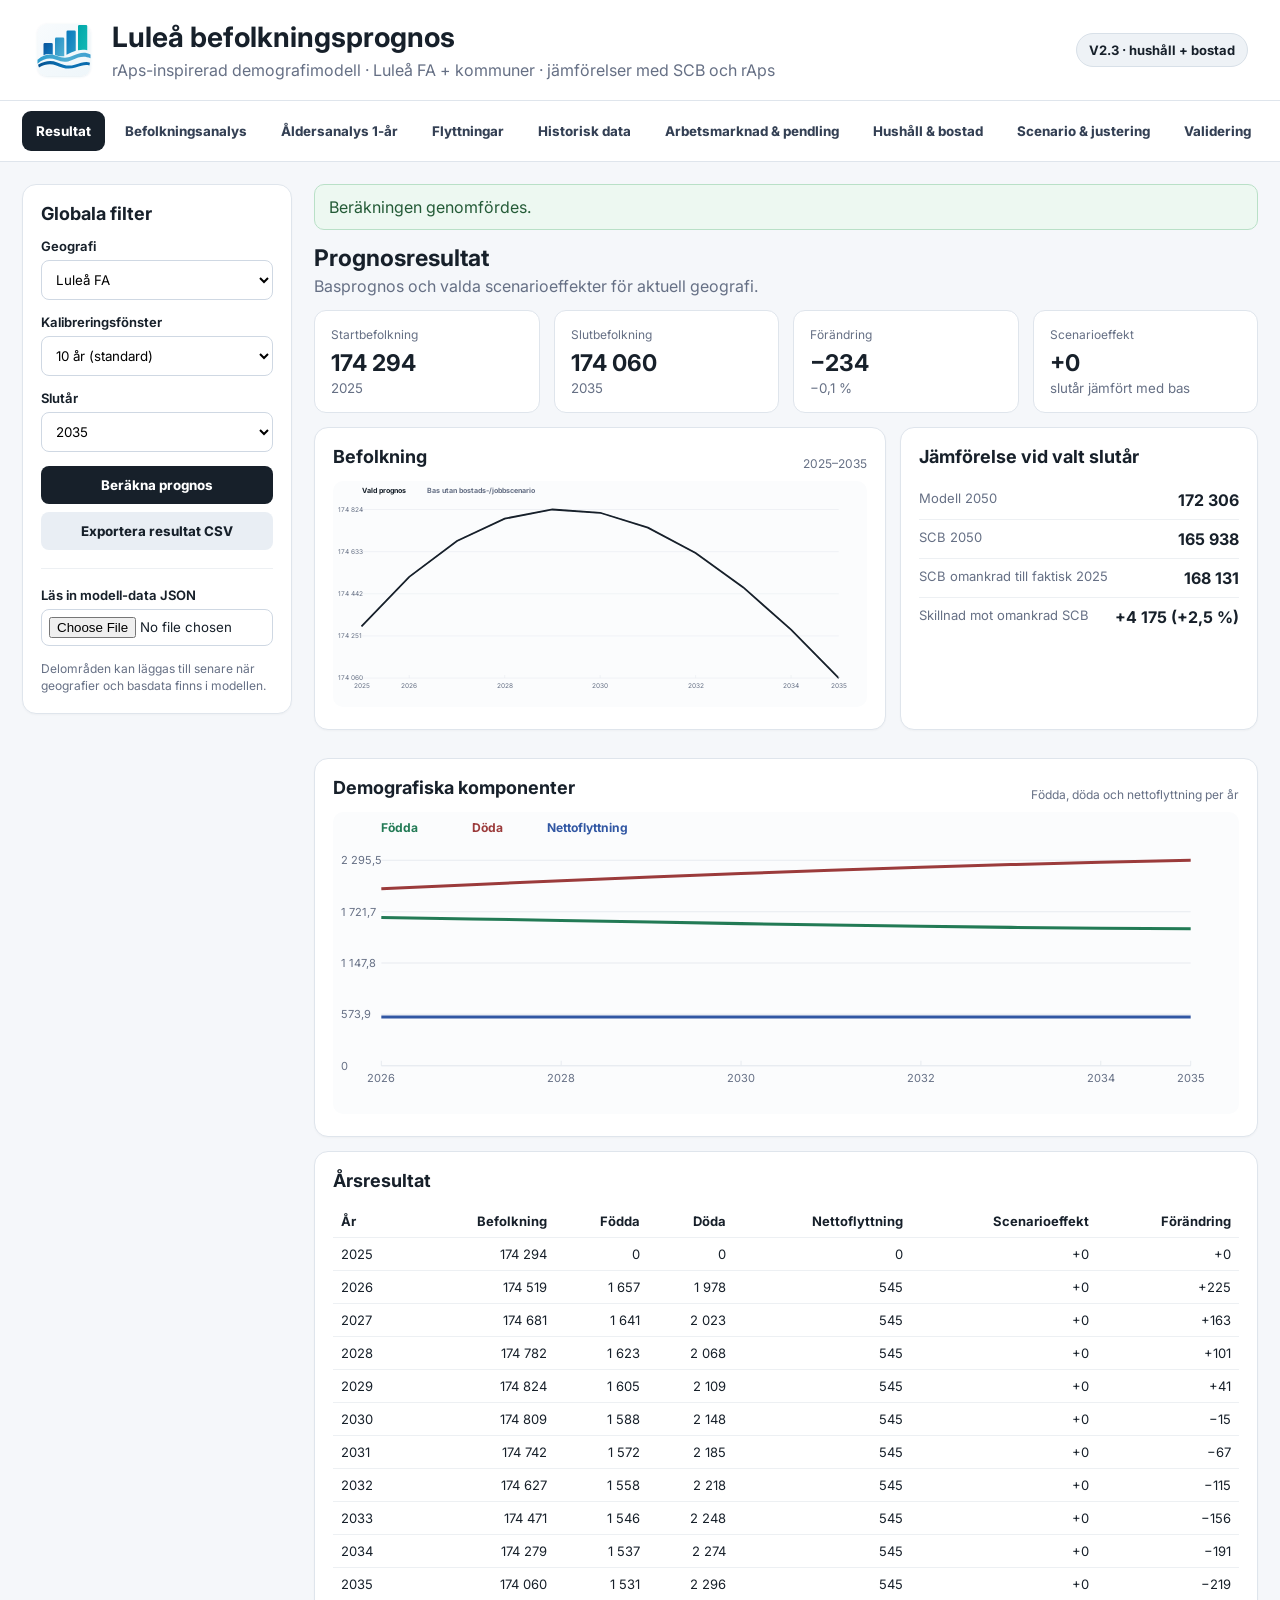
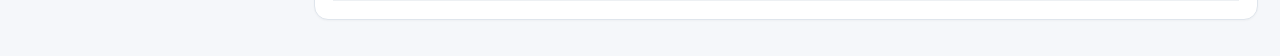
==== commit 4cf7b821: "Add navigation to historical forecast comparison" ====
--- a/index.html
+++ b/index.html
@@ -6,7 +6,7 @@
   <title>Luleå rAps-inspirerad befolkningsmodell</title>
   <link rel="icon" type="image/svg+xml" href="assets/lulea-befolkningsprognos-logo.svg" />
   <link rel="shortcut icon" href="assets/lulea-befolkningsprognos-logo.svg" />
-  <link rel="stylesheet" href="css/style.css" />
+  <link rel="stylesheet" href="css/style.css?v=20261004-1808" />
 </head>
 <body>
   <header class="topbar">
@@ -30,6 +30,7 @@
     <button class="tab" data-page="housing">Hushåll & bostad</button>
     <button class="tab" data-page="scenario">Scenario & justering</button>
     <button class="tab" data-page="validation">Validering</button>
+    <a class="tab" href="historiska-prognoser.html" style="text-decoration:none;display:inline-flex;align-items:center">Historiska prognoser</a>
     <button class="tab" data-page="method">Metod & data</button>
   </nav>
 
@@ -299,124 +300,142 @@
 
         <article class="panel">
           <h2>Så läses sidan</h2>
-          <p>Diagrammen visar observerad historik för vald geografi. Den markerade kalibreringsperioden följer det globala valet <strong>3, 6 eller 10 år</strong> och slutar 2024. År 2025 är ett separat CKM-kontrollår och ingår inte i dessa historiska kalibreringsmedel.</p>
-          <p class="hint">För antal händelser visas årsmedel över kalibreringsperioden. Fruktsamhetsnivån beräknas däremot exponeringsvägt över hela perioden, ålder för ålder, vilket motsvarar modellens kalibreringsprincip bättre än ett enkelt medel av årsvisa TFR-värden.</p>
-        </article>
-
-        <article class="panel">
-          <h2>Detaljfilter för historik</h2>
-          <p class="hint">Filtren nedan gäller bara sidan Historisk data. Standard är Totalt, vilket innebär att ingen köns- eller åldersfiltrering används. Flyttfiltret gäller endast de detaljerade flyttdiagrammen; dödlighetsfiltret gäller endast dödlighetsdiagrammet.</p>
-          <div class="historyFilterGrid">
+          <p>Historiken är uppdelad i tre delar: <strong>filtrerad historisk data</strong>, <strong>total historisk utveckling</strong> och <strong>historisk tabell</strong>. Den markerade kalibreringsperioden följer det globala valet 3, 6 eller 10 år och slutar 2024. År 2025 är ett separat CKM-kontrollår och ingår inte i dessa historiska kalibreringsmedel.</p>
+          <p class="hint">Observerade nollor i små åldersceller betyder att ingen händelse registrerades just det året. De ska inte tolkas som att prognosmodellen antar noll risk. Prognosens fruktsamhets- och dödlighetsrisker använder informationsvägd utjämning mot rikets profil när det lokala underlaget är svagt.</p>
+        </article>
+
+        <section class="historySection">
+          <div class="historySectionHead">
+            <h2>Filtrerad historisk data</h2>
+            <p>Detaljanalys av dödlighet och flyttning. Filtren gäller bara denna sida och standard är Totalt / alla åldrar.</p>
+          </div>
+
+          <article class="panel historyFilterPanel">
             <fieldset>
               <legend>Dödlighet</legend>
-              <label>Kön
-                <select id="historyMortSex">
-                  <option value="ALL" selected>Totalt</option>
-                  <option value="K">Kvinnor</option>
-                  <option value="M">Män</option>
-                </select>
-              </label>
-              <label>Ålder
-                <select id="historyMortAge">
-                  <option value="ALL" selected>Alla åldrar</option>
-                </select>
-              </label>
+              <div class="historyFilterControls">
+                <label>Kön
+                  <select id="historyMortSex">
+                    <option value="ALL" selected>Totalt</option>
+                    <option value="K">Kvinnor</option>
+                    <option value="M">Män</option>
+                  </select>
+                </label>
+                <label>Ålder
+                  <select id="historyMortAge">
+                    <option value="ALL" selected>Alla åldrar</option>
+                  </select>
+                </label>
+              </div>
+              <div class="historyFilterChart">
+                <div class="panelHead">
+                  <div><h3>Dödlighet – filtrerad historik</h3><p class="hint">Den observerade serien visar faktisk historik för valt urval. För små celler kan enstaka dödsfall ge stora utslag och år utan dödsfall ge 0 %. Den streckade modellnivån visar modellens ungefärliga ettåriga dödssannolikhet för valt kön och vald ålder.</p></div>
+                </div>
+                <svg id="historyMortalityDetailChart" viewBox="0 0 1200 360" role="img" aria-label="Filtrerad historisk dödlighet"></svg>
+                <div id="historyMortalitySummary"></div>
+              </div>
             </fieldset>
+
             <fieldset>
               <legend>Flyttning</legend>
-              <label>Flyttben
-                <select id="historyMigLeg">
-                  <option value="ALL" selected>Alla flyttben</option>
-                  <option value="county">Övriga Norrbotten</option>
-                  <option value="rest_sweden">Övriga Sverige</option>
-                  <option value="international">Utlandet</option>
-                </select>
-              </label>
-              <label>Riktning
-                <select id="historyMigDirection">
-                  <option value="net" selected>Netto</option>
-                  <option value="in">Inflyttning</option>
-                  <option value="out">Utflyttning</option>
-                </select>
-              </label>
-              <label>Kön
-                <select id="historyMigSex">
-                  <option value="ALL" selected>Totalt</option>
-                  <option value="K">Kvinnor</option>
-                  <option value="M">Män</option>
-                </select>
-              </label>
-              <label>Ålder
-                <select id="historyMigAge">
-                  <option value="ALL" selected>Alla åldrar</option>
-                </select>
-              </label>
+              <div class="historyFilterControls migrationFilterControls">
+                <label>Område
+                  <select id="historyMigLeg">
+                    <option value="ALL" selected>Alla områden</option>
+                    <option value="county">Övriga Norrbotten</option>
+                    <option value="rest_sweden">Övriga Sverige</option>
+                    <option value="international">Utlandet</option>
+                  </select>
+                </label>
+                <label>Riktning
+                  <select id="historyMigDirection">
+                    <option value="net" selected>Netto</option>
+                    <option value="in">Inflyttning</option>
+                    <option value="out">Utflyttning</option>
+                  </select>
+                </label>
+                <label>Kön
+                  <select id="historyMigSex">
+                    <option value="ALL" selected>Totalt</option>
+                    <option value="K">Kvinnor</option>
+                    <option value="M">Män</option>
+                  </select>
+                </label>
+                <label>Ålder
+                  <select id="historyMigAge">
+                    <option value="ALL" selected>Alla åldrar</option>
+                  </select>
+                </label>
+              </div>
+              <div class="historyFilterChart">
+                <div class="panelHead">
+                  <div><h3>Flyttning – filtrerad historik</h3><p class="hint">Välj geografiskt flyttben, riktning, kön och ålder. Diagrammet visar observerade årsutfall för valt urval och årsmedel för aktuell kalibreringsperiod.</p></div>
+                </div>
+                <svg id="historyMigrationDetailChart" viewBox="0 0 1200 360" role="img" aria-label="Filtrerad historisk flyttning"></svg>
+                <div id="historyMigrationSummary"></div>
+              </div>
             </fieldset>
-          </div>
-        </article>
-
-        <div class="cards historyCards">
-          <article class="card"><span>Kalibreringsperiod</span><strong id="historyWindowKpi">–</strong><small id="historyWindowYears">–</small></article>
-          <article class="card"><span>Fruktsamhetsnivå</span><strong id="historyFertilityKpi">–</strong><small>exponeringsvägd TFR</small></article>
-          <article class="card"><span>Födda per år</span><strong id="historyBirthsKpi">–</strong><small>årsmedel</small></article>
-          <article class="card"><span>Döda per år</span><strong id="historyDeathsKpi">–</strong><small>årsmedel</small></article>
-          <article class="card"><span>Inflyttning per år</span><strong id="historyInKpi">–</strong><small>årsmedel</small></article>
-          <article class="card"><span>Utflyttning per år</span><strong id="historyOutKpi">–</strong><small>årsmedel</small></article>
-          <article class="card"><span>Flyttnetto per år</span><strong id="historyNetKpi">–</strong><small>årsmedel</small></article>
-        </div>
-
-        <article class="panel chartPanel historyFullChart">
-          <div class="panelHead">
-            <div><h2>Fruktsamhet</h2><p class="hint">Årsvis summerat åldersspecifikt fruktsamhetstal (TFR) för åldrarna 15–49. Den streckade linjen visar den exponeringsvägda nivån för vald kalibreringsperiod.</p></div>
-          </div>
-          <svg id="historyFertilityChart" viewBox="0 0 1200 360" role="img" aria-label="Historisk fruktsamhet"></svg>
-        </article>
-
-        <article class="panel chartPanel historyFullChart">
-          <div class="panelHead">
-            <div><h2>Födda och döda</h2><p class="hint">Observerat antal händelser per år. Kalibreringsmedlen visas i sammanfattningen ovan.</p></div>
-          </div>
-          <svg id="historyVitalChart" viewBox="0 0 1200 360" role="img" aria-label="Historiskt antal födda och döda"></svg>
-        </article>
-
-        <article class="panel chartPanel historyFullChart">
-          <div class="panelHead">
-            <div><h2>Dödlighet – filtrerad historik</h2><p class="hint">Visar antal döda och dödsrisk per 1 000 för vald kombination av kön och ålder. Standard Totalt använder alla kön och åldrar sammantaget.</p></div>
-          </div>
-          <svg id="historyMortalityDetailChart" viewBox="0 0 1200 360" role="img" aria-label="Filtrerad historisk dödlighet"></svg>
-          <div id="historyMortalitySummary"></div>
-        </article>
-
-        <article class="panel chartPanel historyFullChart">
-          <div class="panelHead">
-            <div><h2>Inflyttning och utflyttning</h2><p class="hint">Observerade bruttoflöden per år. För FA summeras inte kommunala bruttoflöden eftersom flyttar inom FA då skulle dubbelräknas; sidan visar därför bruttoflöden endast där underlaget är metodiskt giltigt.</p></div>
-          </div>
-          <svg id="historyGrossMigrationChart" viewBox="0 0 1200 360" role="img" aria-label="Historisk inflyttning och utflyttning"></svg>
-        </article>
-
-        <article class="panel chartPanel historyFullChart">
-          <div class="panelHead">
-            <div><h2>Flyttnetto</h2><p class="hint">Observerad nettoflyttning per år. Den streckade linjen visar årsmedlet för vald kalibreringsperiod.</p></div>
-          </div>
-          <svg id="historyNetMigrationChart" viewBox="0 0 1200 360" role="img" aria-label="Historisk nettoflyttning"></svg>
-        </article>
-
-        <article class="panel chartPanel historyFullChart">
-          <div class="panelHead">
-            <div><h2>Flyttning – filtrerad historik</h2><p class="hint">Välj flyttben, riktning, kön och ålder. Standardläget visar totalt netto för alla tre geografiska flyttben. Detaljerade flyttben visas endast på kommunnivå eftersom bruttoflöden inte kan summeras metodiskt korrekt till FA.</p></div>
-          </div>
-          <svg id="historyMigrationDetailChart" viewBox="0 0 1200 360" role="img" aria-label="Filtrerad historisk flyttning"></svg>
-          <div id="historyMigrationSummary"></div>
-        </article>
-
-        <article class="panel">
-          <h2>Historiska årsdata</h2>
-          <p class="hint">Rader inom aktuell kalibreringsperiod markeras. TFR är ett summerat åldersspecifikt fruktsamhetstal; dödstalet är ett enkelt observerat dödstal per 1 000 i medelfolkmängden och ska inte tolkas som åldersstandardiserad dödlighet.</p>
-          <div class="tableWrap analysisTableWrap"><table id="historyTable" class="miniTable">
-            <thead><tr><th>År</th><th>TFR</th><th>Födda</th><th>Döda</th><th>Döda per 1 000</th><th>Inflyttning</th><th>Utflyttning</th><th>Flyttnetto</th><th>I kalibrering</th></tr></thead>
-            <tbody></tbody>
-          </table></div>
-        </article>
+          </article>
+        </section>
+
+        <section class="historySection">
+          <div class="historySectionHead">
+            <h2>Total historisk utveckling</h2>
+            <p>Översikt för vald geografi utan detaljfiltrering.</p>
+          </div>
+
+          <div class="cards historyCards">
+            <article class="card"><span>Kalibreringsperiod</span><strong id="historyWindowKpi">–</strong><small id="historyWindowYears">–</small></article>
+            <article class="card"><span>Fruktsamhetsnivå</span><strong id="historyFertilityKpi">–</strong><small>exponeringsvägd TFR</small></article>
+            <article class="card"><span>Födda per år</span><strong id="historyBirthsKpi">–</strong><small>årsmedel</small></article>
+            <article class="card"><span>Döda per år</span><strong id="historyDeathsKpi">–</strong><small>årsmedel</small></article>
+            <article class="card"><span>Inflyttning per år</span><strong id="historyInKpi">–</strong><small>årsmedel</small></article>
+            <article class="card"><span>Utflyttning per år</span><strong id="historyOutKpi">–</strong><small>årsmedel</small></article>
+            <article class="card"><span>Flyttnetto per år</span><strong id="historyNetKpi">–</strong><small>årsmedel</small></article>
+          </div>
+
+          <article class="panel chartPanel historyFullChart">
+            <div class="panelHead">
+              <div><h2>Fruktsamhet</h2><p class="hint">Årsvis summerat åldersspecifikt fruktsamhetstal (TFR) för åldrarna 15–49. Den streckade linjen visar den exponeringsvägda nivån för vald kalibreringsperiod.</p></div>
+            </div>
+            <svg id="historyFertilityChart" viewBox="0 0 1200 360" role="img" aria-label="Historisk fruktsamhet"></svg>
+          </article>
+
+          <article class="panel chartPanel historyFullChart">
+            <div class="panelHead">
+              <div><h2>Födda och döda</h2><p class="hint">Observerat antal händelser per år. Kalibreringsmedlen visas i sammanfattningen ovan.</p></div>
+            </div>
+            <svg id="historyVitalChart" viewBox="0 0 1200 360" role="img" aria-label="Historiskt antal födda och döda"></svg>
+          </article>
+
+          <article class="panel chartPanel historyFullChart">
+            <div class="panelHead">
+              <div><h2>Inflyttning och utflyttning</h2><p class="hint">Observerade bruttoflöden per år. För FA summeras inte kommunala bruttoflöden eftersom flyttar inom FA då skulle dubbelräknas; sidan visar därför bruttoflöden endast där underlaget är metodiskt giltigt.</p></div>
+            </div>
+            <svg id="historyGrossMigrationChart" viewBox="0 0 1200 360" role="img" aria-label="Historisk inflyttning och utflyttning"></svg>
+          </article>
+
+          <article class="panel chartPanel historyFullChart">
+            <div class="panelHead">
+              <div><h2>Flyttnetto</h2><p class="hint">Observerad nettoflyttning per år. Den streckade linjen visar årsmedlet för vald kalibreringsperiod.</p></div>
+            </div>
+            <svg id="historyNetMigrationChart" viewBox="0 0 1200 360" role="img" aria-label="Historisk nettoflyttning"></svg>
+          </article>
+        </section>
+
+        <section class="historySection">
+          <div class="historySectionHead">
+            <h2>Historisk tabell</h2>
+            <p>Årsdata bakom totaldiagrammen och markering av aktuell kalibreringsperiod.</p>
+          </div>
+          <article class="panel">
+            <p class="hint">Rader inom aktuell kalibreringsperiod markeras. TFR är ett summerat åldersspecifikt fruktsamhetstal; dödstalet är ett enkelt observerat dödstal per 1 000 i medelfolkmängden och ska inte tolkas som åldersstandardiserad dödlighet.</p>
+            <div class="tableWrap analysisTableWrap"><table id="historyTable" class="miniTable">
+              <thead><tr><th>År</th><th>TFR</th><th>Födda</th><th>Döda</th><th>Döda per 1 000</th><th>Inflyttning</th><th>Utflyttning</th><th>Flyttnetto</th><th>I kalibrering</th></tr></thead>
+              <tbody></tbody>
+            </table></div>
+          </article>
+        </section>
       </section>
 
       <section class="page" id="page-labour">
@@ -990,6 +1009,6 @@
   <script src="data/backtests/migration_age_smoothing.js"></script>
   <script src="data/benchmarks/scb_model_comparison.js"></script>
   <script src="js/model.js"></script>
-  <script src="js/app.js"></script>
+  <script src="js/app.js?v=20261004-1808"></script>
 </body>
 </html>
--- a/css/style.css
+++ b/css/style.css
@@ -1,3 +1,10 @@
+@import url('https://fonts.googleapis.com/css2?family=Inter:wght@400;500;600;700&display=swap');
+
+/* Gemensam webbtypografi: Protipo nar licensierad webbfont laddas, Inter annars. */
+:root{--font-body:'Inter',system-ui,-apple-system,'Segoe UI',sans-serif;--font-heading:'protipo','Inter',system-ui,sans-serif}
+body{font-family:var(--font-body)}
+h1,h2,h3,h4,h5,h6,a,nav a{font-family:var(--font-heading)}
+button,input,select,textarea,table{font-family:var(--font-body)}
 :root{
   font-family:Inter,system-ui,-apple-system,Segoe UI,Roboto,sans-serif;
   color:#17202a;background:#f5f7fa;
@@ -144,3 +151,32 @@
 .calibrationRow td:first-child{font-weight:700}
 @media(max-width:1150px){.historyCards{grid-template-columns:repeat(2,minmax(0,1fr))}}
 @media(max-width:520px){.historyCards{grid-template-columns:1fr}}
+
+
+.historyFilterGrid{display:grid;grid-template-columns:1fr 1fr;gap:18px}
+.historyFilterGrid fieldset{border:1px solid #e7ebf0;border-radius:10px;padding:12px 14px;margin:0;background:#f8fafc}
+.historyFilterGrid legend{font-weight:700;font-size:13px;padding:0 6px}
+.historyFilterGrid label{display:block;font-size:12px;color:var(--muted);margin:8px 0}
+.historyFilterGrid select{width:100%;margin-top:4px}
+.historyDetailSummary{display:flex;flex-wrap:wrap;gap:10px;margin-top:10px}
+.historyDetailSummary>div{background:#f8fafc;border:1px solid #e7ebf0;border-radius:9px;padding:9px 11px;min-width:210px}
+.historyDetailSummary span{display:block;color:var(--muted);font-size:11px}
+.historyDetailSummary strong{display:block;margin-top:3px;font-size:13px;color:#17202a}
+@media(max-width:760px){.historyFilterGrid{grid-template-columns:1fr}}
+
+
+.historySection{margin-top:18px}
+.historySectionHead{margin:0 0 10px;padding:0 2px}
+.historySectionHead h2{margin:0 0 4px}
+.historySectionHead p{margin:0;color:var(--muted);font-size:13px}
+.historyFilterPanel{display:grid;grid-template-columns:1fr;gap:16px}
+.historyFilterPanel fieldset{border:1px solid #dfe5ec;border-radius:10px;padding:14px;margin:0;background:#f8fafc}
+.historyFilterPanel legend{font-weight:700;font-size:13px;padding:0 6px}
+.historyFilterControls{display:grid;grid-template-columns:repeat(2,minmax(0,1fr));gap:10px 14px;margin-bottom:12px}
+.migrationFilterControls{grid-template-columns:repeat(4,minmax(0,1fr))}
+.historyFilterControls label{font-size:12px;color:var(--muted)}
+.historyFilterControls select{width:100%;margin-top:4px}
+.historyFilterChart{background:#fff;border:1px solid #e7ebf0;border-radius:10px;padding:12px}
+.historyFilterChart .panelHead{margin-bottom:4px}
+@media(max-width:1000px){.migrationFilterControls{grid-template-columns:repeat(2,minmax(0,1fr))}}
+@media(max-width:760px){.historyFilterControls,.migrationFilterControls{grid-template-columns:1fr}}
